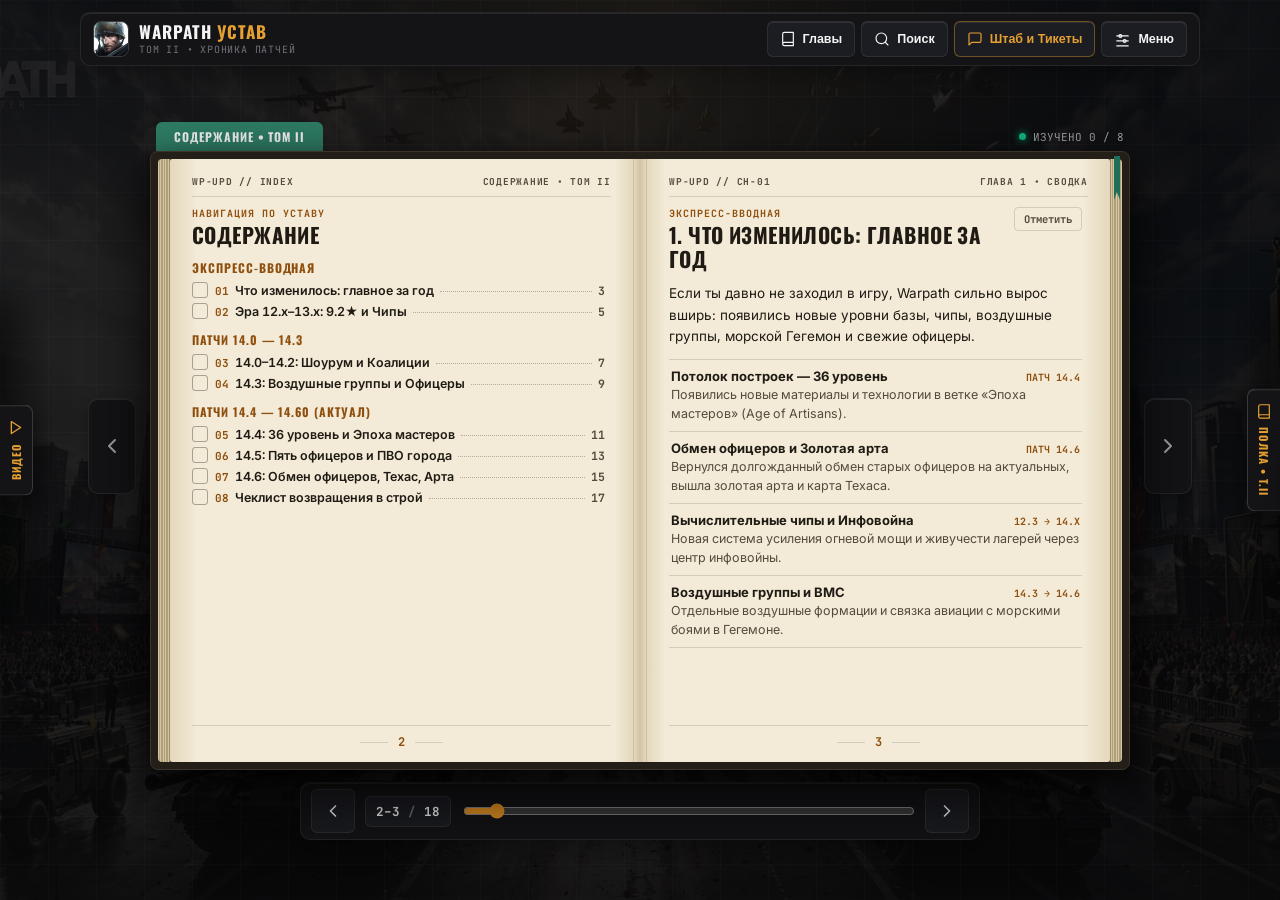
==== updates.html @ fd16bc77 "feat: expand Vol.I (chips/air/14.6), add Vol.II updates chronicle (updates.html) and right Bookshelf" ====
<!DOCTYPE html>
<html lang="ru" data-theme="dark">
<head>
  <meta charset="UTF-8">
  <meta name="viewport" content="width=device-width, initial-scale=1.0">
  <meta name="description" content="Том II Warpath Устав: полная хроника обновлений и патчей от 12.0 до 14.60. Все механики, новые офицеры, 36 уровень, чипы и обмен.">
  <meta name="theme-color" content="#09090b">
  <link rel="icon" type="image/png" href="assets/warpath-icon.png">
  <link rel="apple-touch-icon" href="assets/warpath-icon.png">
  <title>WARPATH УСТАВ — Том II: Хроника патчей (12.0–14.60)</title>
  <link rel="preconnect" href="https://fonts.googleapis.com">
  <link rel="preconnect" href="https://fonts.gstatic.com" crossorigin>
  <link href="https://fonts.googleapis.com/css2?family=Inter:wght@400;500;600;700&family=JetBrains+Mono:wght@500;700&family=Oswald:wght@500;600;700&display=swap" rel="stylesheet">
  <link rel="stylesheet" href="css/style.css">
</head>
<body data-book="updates">
  <div class="ambient-backdrop" aria-hidden="true"></div>

  <div class="app-shell">
    <!-- Чистая верхняя панель -->
    <header class="topbar">
      <a href="index.html" class="brand" id="brand-home" aria-label="Warpath Устав — Том I">
        <span class="brand-badge" aria-hidden="true">
          <img src="assets/warpath-icon.png" alt="" width="36" height="36">
        </span>
        <span class="brand-text">
          <span class="brand-title">WARPATH <span class="brand-accent">УСТАВ</span></span>
          <span class="brand-sub">ТОМ II • ХРОНИКА ПАТЧЕЙ</span>
        </span>
      </a>

      <nav class="topbar-nav" aria-label="Основные действия">
        <button type="button" class="nav-pill" id="btn-toc-open" title="Оглавление и прогресс">
          <svg width="16" height="16" viewBox="0 0 24 24" fill="none" stroke="currentColor" stroke-width="1.75" stroke-linecap="round" stroke-linejoin="round" aria-hidden="true">
            <path d="M4 19.5v-15A2.5 2.5 0 0 1 6.5 2H20v20H6.5a2.5 2.5 0 0 1 0-5H20"></path>
          </svg>
          <span class="nav-label">Главы</span>
        </button>

        <button type="button" class="nav-pill" id="btn-search" title="Поиск по хронике (/)">
          <svg width="16" height="16" viewBox="0 0 24 24" fill="none" stroke="currentColor" stroke-width="1.75" stroke-linecap="round" stroke-linejoin="round" aria-hidden="true">
            <circle cx="11" cy="11" r="8"></circle>
            <path d="m21 21-4.3-4.3"></path>
          </svg>
          <span class="nav-label">Поиск</span>
        </button>

        <button type="button" class="nav-pill accent" id="btn-hq" title="Штаб: тикеты, бот @shevchenko01_bot и калькулятор">
          <svg width="16" height="16" viewBox="0 0 24 24" fill="none" stroke="currentColor" stroke-width="1.75" stroke-linecap="round" stroke-linejoin="round" aria-hidden="true">
            <path d="M21 15a2 2 0 0 1-2 2H7l-4 4V5a2 2 0 0 1 2-2h14a2 2 0 0 1 2 2z"></path>
          </svg>
          <span class="nav-label">Штаб и Тикеты</span>
        </button>

        <div class="tools-menu-wrap">
          <button
            type="button"
            class="nav-pill icon-only"
            id="btn-tools-trigger"
            popovertarget="tools-menu"
            popovertargetaction="toggle"
            aria-controls="tools-menu"
            aria-expanded="false"
            aria-label="Меню настроек книги и аудио"
            title="Меню инструментов"
          >
            <svg width="17" height="17" viewBox="0 0 24 24" fill="none" stroke="currentColor" stroke-width="1.75" stroke-linecap="round" stroke-linejoin="round" aria-hidden="true">
              <line x1="4" x2="20" y1="21" y2="21"></line>
              <line x1="4" x2="20" y1="14" y2="14"></line>
              <line x1="4" x2="20" y1="7" y2="7"></line>
              <circle cx="9" cy="7" r="2"></circle>
              <circle cx="15" cy="14" r="2"></circle>
            </svg>
            <span class="nav-label">Меню</span>
          </button>

          <div id="tools-menu" class="tools-popover" popover="auto" aria-label="Инструменты чтения">
            <div class="tools-group">
              <div class="tools-group-title">Режим книги</div>
              <label class="tool-row-toggle" for="toggle-spread">
                <span>Разворот (2 страницы на ПК)</span>
                <input type="checkbox" id="toggle-spread" class="native-brand-check" checked>
              </label>
              <label class="tool-row-toggle" for="skip-subpages">
                <span>Пропускать доп. страницы глав</span>
                <input type="checkbox" id="skip-subpages" class="native-brand-check">
              </label>
            </div>

            <div class="tools-group">
              <div class="tools-group-title">Аудио и озвучка</div>
              <button type="button" class="tool-row-btn" id="btn-tts">
                <span class="tool-row-left">
                  <svg width="16" height="16" viewBox="0 0 24 24" fill="none" stroke="currentColor" stroke-width="1.75" stroke-linecap="round" stroke-linejoin="round" aria-hidden="true">
                    <polygon points="11 5 6 9 2 9 2 15 6 15 11 19 11 5"></polygon>
                    <path d="M15.54 8.46a5 5 0 0 1 0 7.07"></path>
                  </svg>
                  <span>Озвучить страницу</span>
                </span>
                <span class="tool-badge" id="tts-badge-state">Выкл</span>
              </button>

              <button type="button" class="tool-row-btn" id="btn-sfx">
                <span class="tool-row-left">
                  <svg width="16" height="16" viewBox="0 0 24 24" fill="none" stroke="currentColor" stroke-width="1.75" stroke-linecap="round" stroke-linejoin="round" aria-hidden="true">
                    <path d="M9 18V5l12-2v13"></path>
                    <circle cx="6" cy="18" r="3"></circle>
                    <circle cx="18" cy="16" r="3"></circle>
                  </svg>
                  <span>Звук листания страниц</span>
                </span>
                <span class="tool-badge on" id="sfx-badge-state">Вкл</span>
              </button>
            </div>

            <div class="tools-group">
              <div class="tools-group-title">Интерфейс и связь</div>
              <button type="button" class="tool-row-btn" id="btn-theme">
                <span class="tool-row-left">
                  <svg width="16" height="16" viewBox="0 0 24 24" fill="none" stroke="currentColor" stroke-width="1.75" stroke-linecap="round" stroke-linejoin="round" aria-hidden="true">
                    <circle cx="12" cy="12" r="4"></circle>
                    <path d="M12 2v2"></path><path d="M12 20v2"></path>
                    <path d="m4.93 4.93 1.41 1.41"></path><path d="m17.66 17.66 1.41 1.41"></path>
                  </svg>
                  <span>Тема оформления</span>
                </span>
                <span class="tool-badge" id="theme-badge-state">Тёмная</span>
              </button>

              <button type="button" class="tool-row-btn" id="btn-fullscreen">
                <span class="tool-row-left">
                  <svg width="16" height="16" viewBox="0 0 24 24" fill="none" stroke="currentColor" stroke-width="1.75" stroke-linecap="round" stroke-linejoin="round" aria-hidden="true">
                    <path d="M8 3H5a2 2 0 0 0-2 2v3"></path>
                    <path d="M21 8V5a2 2 0 0 0-2-2h-3"></path>
                    <path d="M3 16v3a2 2 0 0 0 2 2h3"></path>
                    <path d="M16 21h3a2 2 0 0 0 2-2v-3"></path>
                  </svg>
                  <span>Полный экран</span>
                </span>
                <span class="tool-badge" id="fs-badge-state">Окно</span>
              </button>
            </div>

            <div class="tools-links-foot">
              <a href="https://t.me/WarpathHub/1" target="_blank" rel="noopener noreferrer">Чат WarpathHub</a>
              <a href="https://t.me/shevchenko01_bot" target="_blank" rel="noopener noreferrer">@shevchenko01_bot</a>
            </div>
          </div>
        </div>
      </nav>
    </header>

    <!-- Левое раскрывающееся меню с видео YouTube по теме патчей -->
    <aside class="yt-drawer" id="yt-drawer" aria-label="Рекомендации видео с YouTube">
      <button type="button" class="yt-drawer-tab" id="btn-yt-toggle" aria-expanded="false" aria-controls="yt-drawer-body" title="Видео-разборы патчей">
        <svg width="16" height="16" viewBox="0 0 24 24" fill="none" stroke="currentColor" stroke-width="2" stroke-linecap="round" stroke-linejoin="round" aria-hidden="true">
          <polygon points="5 3 19 12 5 21 5 3"></polygon>
        </svg>
        <span class="yt-tab-text">Видео</span>
      </button>

      <div class="yt-drawer-body" id="yt-drawer-body">
        <div class="yt-drawer-head">
          <div>
            <div class="yt-drawer-kicker">YOUTUBE • РАЗБОР ПАТЧА</div>
            <div class="yt-drawer-topic" id="yt-topic-title">Обзоры обновлений</div>
          </div>
          <button type="button" class="yt-drawer-close" id="btn-yt-close" aria-label="Свернуть панель видео">
            <svg width="16" height="16" viewBox="0 0 24 24" fill="none" stroke="currentColor" stroke-width="2" aria-hidden="true">
              <path d="m15 18-6-6 6-6"></path>
            </svg>
          </button>
        </div>
        <div class="yt-drawer-list" id="yt-drawer-list"></div>
        <div class="yt-drawer-foot">
          <a href="https://www.youtube.com/results?search_query=Warpath+обновление" target="_blank" rel="noopener noreferrer" class="yt-more-link" id="yt-search-more">
            Искать ещё на YouTube ↗
          </a>
        </div>
      </div>
    </aside>

    <!-- Сцена книги -->
    <main class="reader-stage" id="book-stage">
      <div class="reader-desk">
        <button type="button" class="side-arrow side-prev" id="side-prev" aria-label="Предыдущая страница" title="Назад (←)">
          <svg width="24" height="24" viewBox="0 0 24 24" fill="none" stroke="currentColor" stroke-width="2" stroke-linecap="round" stroke-linejoin="round" aria-hidden="true">
            <path d="m15 18-6-6 6-6"></path>
          </svg>
        </button>

        <div class="codex-wrapper" id="codex-wrapper">
          <div class="codex-topbar">
            <button type="button" class="codex-tab" id="chapter-bookmark" title="Перейти к содержанию">
              СОДЕРЖАНИЕ • ТОМ II
            </button>
            <div class="codex-meta-right">
              <span class="led-indicator" aria-hidden="true"></span>
              <span id="codex-chapter-progress">ИЗУЧЕНО 0 / 8</span>
            </div>
          </div>

          <div class="codex-cover" id="codex-cover">
            <div class="codex-edges-left" aria-hidden="true"></div>

            <article class="codex-page page-left" id="book-page-left" aria-live="polite">
              <div class="page-running-head">
                <span class="page-doc-code" id="page-doc-code-left">WP-UPD // 02</span>
                <span class="page-running-sec" id="page-sec-left">WARPATH УСТАВ • ТОМ II</span>
              </div>
              <div class="page-scroll" id="page-content-left"></div>
              <footer class="page-footer">
                <span class="page-num-line" aria-hidden="true"></span>
                <span class="page-num" id="page-num-left">2</span>
                <span class="page-num-line" aria-hidden="true"></span>
              </footer>
            </article>

            <div class="codex-gutter" id="codex-gutter" aria-hidden="true"></div>

            <article class="codex-page page-right" id="book-page-right" aria-live="polite">
              <div class="page-running-head">
                <span class="page-doc-code" id="page-doc-code-right">WP-UPD // 03</span>
                <span class="page-running-sec" id="page-sec-right">WARPATH УСТАВ • ТОМ II</span>
              </div>
              <div class="page-scroll" id="page-content-right"></div>
              <footer class="page-footer">
                <span class="page-num-line" aria-hidden="true"></span>
                <span class="page-num" id="page-num-right">3</span>
                <span class="page-num-line" aria-hidden="true"></span>
              </footer>
            </article>

            <div class="codex-edges-right" aria-hidden="true">
              <div class="ribbon-marker"></div>
            </div>
          </div>
        </div>

        <button type="button" class="side-arrow side-next" id="side-next" aria-label="Следующая страница" title="Вперёд (→)">
          <svg width="24" height="24" viewBox="0 0 24 24" fill="none" stroke="currentColor" stroke-width="2" stroke-linecap="round" stroke-linejoin="round" aria-hidden="true">
            <path d="m9 18 6-6-6-6"></path>
          </svg>
        </button>
      </div>

      <div class="tts-bar" id="tts-bar" hidden>
        <div class="tts-status">
          <span class="tts-eq" aria-hidden="true"><span></span><span></span><span></span></span>
          <span id="tts-status-text">Радиосвязь: чтение страницы...</span>
        </div>
        <div class="tts-controls">
          <button type="button" class="tts-mini-btn" id="tts-pause">Пауза</button>
          <button type="button" class="tts-mini-btn" id="tts-speed">1.0×</button>
          <button type="button" class="tts-mini-btn danger" id="tts-stop">Стоп</button>
        </div>
      </div>

      <nav class="reader-dock" aria-label="Постраничная навигация">
        <button type="button" class="dock-arrow" id="btn-prev" aria-label="Предыдущая страница" title="Назад (←)">
          <svg width="20" height="20" viewBox="0 0 24 24" fill="none" stroke="currentColor" stroke-width="2" stroke-linecap="round" stroke-linejoin="round" aria-hidden="true">
            <path d="m15 18-6-6 6-6"></path>
          </svg>
        </button>

        <div class="scrubber-wrap">
          <button type="button" class="page-counter" id="btn-toc-jump" title="Вернуться к содержанию">
            <span id="counter-current">2</span>
            <span class="counter-sep">/</span>
            <span id="counter-total">18</span>
          </button>
          <label class="sr-only" for="page-scrubber">Быстрый переход по страницам</label>
          <input type="range" id="page-scrubber" class="page-scrubber" min="1" max="18" value="2">
        </div>

        <button type="button" class="dock-arrow" id="btn-next" aria-label="Следующая страница" title="Вперёд (→)">
          <svg width="20" height="20" viewBox="0 0 24 24" fill="none" stroke="currentColor" stroke-width="2" stroke-linecap="round" stroke-linejoin="round" aria-hidden="true">
            <path d="m9 18 6-6-6-6"></path>
          </svg>
        </button>
      </nav>
    </main>

    <!-- Правая Книжная полка (Выбор книги / тома) -->
    <aside class="shelf-drawer" id="shelf-drawer" aria-label="Книжная полка — выбор книги">
      <button type="button" class="shelf-drawer-tab" id="btn-shelf-toggle" aria-expanded="false" aria-controls="shelf-drawer-body" title="Выбрать книгу на полке">
        <svg width="16" height="16" viewBox="0 0 24 24" fill="none" stroke="currentColor" stroke-width="1.8" stroke-linecap="round" stroke-linejoin="round" aria-hidden="true">
          <path d="M4 19.5v-15A2.5 2.5 0 0 1 6.5 2H20v20H6.5a2.5 2.5 0 0 1 0-5H20"></path>
        </svg>
        <span class="shelf-tab-text">Полка • Т.II</span>
      </button>

      <div class="shelf-drawer-body" id="shelf-drawer-body">
        <div class="shelf-head">
          <div>
            <div class="shelf-kicker">АРХИВ ШТАБА</div>
            <div class="shelf-title">Книжная полка</div>
          </div>
          <button type="button" class="shelf-close" id="btn-shelf-close" aria-label="Свернуть полку">
            <svg width="16" height="16" viewBox="0 0 24 24" fill="none" stroke="currentColor" stroke-width="2" aria-hidden="true">
              <path d="m9 18 6-6-6-6"></path>
            </svg>
          </button>
        </div>

        <div class="bookshelf-rack">
          <a href="index.html" class="book-spine-item spine-vol1">
            <span class="spine-band"></span>
            <span class="spine-vol-num">ТОМ I</span>
            <span class="spine-info">
              <span class="spine-name">Полевой устав</span>
              <span class="spine-meta">16 глав • База, тактика, чипы</span>
            </span>
            <span class="spine-status">Открыть →</span>
          </a>

          <a href="updates.html" class="book-spine-item spine-vol2 is-current" aria-current="page">
            <span class="spine-band"></span>
            <span class="spine-vol-num">ТОМ II</span>
            <span class="spine-info">
              <span class="spine-name">Хроника патчей</span>
              <span class="spine-meta">v12.0 → v14.60 • Все обновы</span>
            </span>
            <span class="spine-status">Читаете</span>
          </a>

          <a href="https://228burger228.github.io/WarpathYTwiki/index.html" target="_blank" rel="noopener noreferrer" class="book-spine-item spine-wiki">
            <span class="spine-band"></span>
            <span class="spine-vol-num">АРХИВ</span>
            <span class="spine-info">
              <span class="spine-name">WarpathYTwiki</span>
              <span class="spine-meta">Конструктор армий и статы</span>
            </span>
            <span class="spine-status">Сайт ↗</span>
          </a>
          <div class="shelf-plank" aria-hidden="true"></div>
        </div>
      </div>
    </aside>
  </div>

  <!-- Диалог Поиска -->
  <dialog class="modal-dialog" id="search-dialog" closedby="any" aria-labelledby="search-dialog-title">
    <div class="modal-header">
      <h2 id="search-dialog-title">Поиск по хронике</h2>
      <form method="dialog">
        <button type="submit" class="modal-close" aria-label="Закрыть поиск">
          <svg width="18" height="18" viewBox="0 0 24 24" fill="none" stroke="currentColor" stroke-width="1.75" aria-hidden="true">
            <path d="M18 6 6 18"></path><path d="m6 6 12 12"></path>
          </svg>
        </button>
      </form>
    </div>
    <div class="modal-body">
      <search>
        <label class="sr-only" for="search-input">Поиск по патчам и обновлениям</label>
        <input type="search" id="search-input" class="search-input" placeholder="14.6, обмен, 36 уровень, Техас, чипы..." autocomplete="off">
      </search>
      <div class="search-results" id="search-results"></div>
    </div>
  </dialog>

  <!-- Диалог Оглавления и прогресса -->
  <dialog class="modal-dialog" id="menu-dialog" closedby="any" aria-labelledby="menu-dialog-title">
    <div class="modal-header">
      <h2 id="menu-dialog-title">Оглавление • Том II</h2>
      <form method="dialog">
        <button type="submit" class="modal-close" aria-label="Закрыть меню">
          <svg width="18" height="18" viewBox="0 0 24 24" fill="none" stroke="currentColor" stroke-width="1.75" aria-hidden="true">
            <path d="M18 6 6 18"></path><path d="m6 6 12 12"></path>
          </svg>
        </button>
      </form>
    </div>
    <div class="modal-body">
      <div class="progress-card">
        <div class="progress-head">
          <span>Изучено глав хроники</span>
          <strong id="progress-label">0 / 8 (0%)</strong>
        </div>
        <div class="progress-track">
          <div class="progress-fill" id="progress-fill" style="width: 0%"></div>
        </div>
      </div>
      <div class="drawer-toc" id="drawer-toc"></div>
      <div class="drawer-footer">
        <button type="button" class="btn-secondary" id="btn-reset-progress">Сбросить прогресс</button>
      </div>
    </div>
  </dialog>

  <!-- Диалог ШТАБ -->
  <dialog class="modal-dialog modal-wide" id="hq-dialog" closedby="any" aria-labelledby="hq-dialog-title">
    <div class="modal-header">
      <h2 id="hq-dialog-title">Штаб WarpathHub • Связь и инструменты</h2>
      <form method="dialog">
        <button type="submit" class="modal-close" aria-label="Закрыть штаб">
          <svg width="18" height="18" viewBox="0 0 24 24" fill="none" stroke="currentColor" stroke-width="1.75" aria-hidden="true">
            <path d="M18 6 6 18"></path><path d="m6 6 12 12"></path>
          </svg>
        </button>
      </form>
    </div>
    <div class="modal-body">
      <div class="hq-tabs" role="tablist" aria-label="Разделы штаба">
        <button type="button" class="hq-tab active" role="tab" aria-selected="true" data-hq-tab="tickets">Тикеты и Вопросы</button>
        <button type="button" class="hq-tab" role="tab" aria-selected="false" data-hq-tab="calc">Калькулятор</button>
        <button type="button" class="hq-tab" role="tab" aria-selected="false" data-hq-tab="community">Комьюнити</button>
      </div>

      <div class="hq-panel active" id="hq-panel-tickets" role="tabpanel">
        <div class="hq-links-grid">
          <a href="https://t.me/shevchenko01_bot" target="_blank" rel="noopener noreferrer" class="hq-action-card highlight">
            <div class="hq-action-badge">БОТ ПАШИ</div>
            <div class="hq-action-title">@shevchenko01_bot</div>
            <p class="hq-action-desc">Калькулятор, модератор чата и официальная тикет-система Вархаба.</p>
          </a>
          <a href="https://t.me/WarpathHub/1" target="_blank" rel="noopener noreferrer" class="hq-action-card">
            <div class="hq-action-badge">ЧАТ</div>
            <div class="hq-action-title">WarpathHub Telegram</div>
            <p class="hq-action-desc">Задай вопрос игрокам, разбор боёв, патчи и новости комьюнити.</p>
          </a>
        </div>

        <form class="ticket-form" id="ticket-form">
          <div class="ticket-form-title">Создать тикет / вопрос в штаб</div>
          <div class="ticket-row">
            <div>
              <label for="ticket-type" class="field-label">Категория</label>
              <select id="ticket-type" class="field-control">
                <option value="Вопрос по тактике">Вопрос по тактике / сборке</option>
                <option value="Ошибка в гайде">Ошибка / неточность в гайде</option>
                <option value="Добавить в гайд">Предложить совет / данные</option>
                <option value="Модерация / Жалоба">Тикет модерации WarpathHub</option>
              </select>
            </div>
            <div>
              <label for="ticket-nick" class="field-label">Ник или @telegram</label>
              <input type="text" id="ticket-nick" class="field-control" placeholder="@username или ник в игре" maxlength="60">
            </div>
          </div>

          <label for="ticket-text" class="field-label">Суть вопроса или тикета</label>
          <textarea id="ticket-text" class="field-control field-textarea" placeholder="Опиши проблему, сборку, сервер или идею для гайда..." required></textarea>

          <div class="ticket-actions">
            <button type="submit" class="btn-primary-tac">Сформировать и скопировать</button>
            <a href="https://t.me/shevchenko01_bot" target="_blank" rel="noopener noreferrer" class="btn-outline-tac">Открыть @shevchenko01_bot</a>
          </div>
          <p class="ticket-feedback" id="ticket-feedback" role="status"></p>
        </form>

        <div class="ticket-history" id="ticket-history"></div>
      </div>

      <div class="hq-panel" id="hq-panel-calc" role="tabpanel" hidden>
        <div class="calc-grid">
          <div>
            <label for="calc-unit" class="field-label">Тип техники</label>
            <select id="calc-unit" class="field-control"></select>
          </div>
          <div>
            <label for="calc-level" class="field-label">Ранг / Уровень (<span id="calc-level-val">10</span>)</label>
            <input type="range" id="calc-level" class="field-range" min="1" max="10" value="10">
          </div>
          <div>
            <label for="calc-officer" class="field-label">Офицер</label>
            <select id="calc-officer" class="field-control"></select>
          </div>
          <div>
            <label for="calc-equip" class="field-label">Снаряжение</label>
            <select id="calc-equip" class="field-control"></select>
          </div>
        </div>

        <div class="calc-results" id="calc-results"></div>

        <div class="calc-footer-note">
          <span>Полный расчёт с деталями и модами доступен в боте:</span>
          <a href="https://t.me/shevchenko01_bot" target="_blank" rel="noopener noreferrer">@shevchenko01_bot</a>
        </div>
      </div>

      <div class="hq-panel" id="hq-panel-community" role="tabpanel" hidden>
        <div class="community-list" id="community-list"></div>
      </div>
    </div>
  </dialog>

  <script src="js/updates-data.js"></script>
  <script src="js/app.js"></script>
</body>
</html>
---- css/style.css ----
/* ═══════════════════════════════════════════════════════════════
   WARPATH CODEX — Editorial Tactical Field Manual Design System
   Следует ui_ux_master_guidelines.md:
   - Монохромная база (#09090b / #18181b), точечный функциональный акцент
   - Световые микрофаски и инженерная тактильность (:active scale 0.97)
   - Разворот из 2 страниц на широком экране, боковые стрелки, отдельное меню
   ═══════════════════════════════════════════════════════════════ */

:root {
  color-scheme: dark light;
  --brand-accent: #e59324;

  --bg-base: #09090b;
  --bg-panel: #141417;
  --bg-elevated: #1c1d22;
  --bg-hover: #24252c;

  --border-hairline: rgba(255, 255, 255, 0.08);
  --border-strong: rgba(255, 255, 255, 0.16);

  --text-primary: #f4f4f5;
  --text-secondary: #a1a1aa;
  --text-muted: #71717a;

  --accent-amber: #e5a031;
  --accent-orange: #ea7c1d;
  --accent-emerald: #10b981;

  --paper-bg: #f3ebd8;
  --paper-edge: #e4d8bd;
  --paper-gutter: #d3c4a3;
  --paper-ink: #1f1b14;
  --paper-ink-soft: #544b3c;
  --paper-rule: rgba(31, 27, 20, 0.14);
  --paper-accent: #8f4f0e;

  --bevel: inset 0 1px 0 rgba(255, 255, 255, 0.09);
  --shadow-codex: 0 32px 80px rgba(0, 0, 0, 0.72), 0 8px 24px rgba(0, 0, 0, 0.5);
  --radius-sm: 6px;
  --radius-md: 10px;
  --radius-lg: 14px;
}

[data-theme="light"] {
  --bg-base: #e7e1d3;
  --bg-panel: #f4efe3;
  --bg-elevated: #ebe4d4;
  --bg-hover: #e0d7c4;
  --border-hairline: rgba(31, 27, 20, 0.12);
  --border-strong: rgba(31, 27, 20, 0.24);
  --text-primary: #1c1914;
  --text-secondary: #575044;
  --text-muted: #7a7162;
  --bevel: inset 0 1px 0 rgba(255, 255, 255, 0.6);
  --shadow-codex: 0 24px 56px rgba(31, 27, 20, 0.2), 0 4px 12px rgba(31, 27, 20, 0.1);
}

*, *::before, *::after {
  box-sizing: border-box;
  margin: 0;
  padding: 0;
}

html, body {
  min-height: 100%;
  background-color: var(--bg-base);
  color: var(--text-primary);
  font-family: 'Inter', -apple-system, BlinkMacSystemFont, 'Segoe UI', sans-serif;
  font-variant-numeric: tabular-nums;
  accent-color: var(--brand-accent);
  -webkit-font-smoothing: antialiased;
  overflow-x: hidden;
  transition: background-color 0.2s ease, color 0.2s ease;
}

:focus-visible {
  outline: 2px solid var(--accent-amber);
  outline-offset: 2px;
}

.sr-only {
  position: absolute;
  width: 1px;
  height: 1px;
  overflow: hidden;
  clip: rect(0, 0, 0, 0);
  white-space: nowrap;
}

/* Спокойный фон с едва заметным артом и сеткой */
.ambient-backdrop {
  position: fixed;
  inset: 0;
  pointer-events: none;
  z-index: 0;
  background:
    radial-gradient(ellipse at 50% 0%, rgba(229, 160, 49, 0.08), transparent 58%),
    linear-gradient(rgba(255, 255, 255, 0.02) 1px, transparent 1px),
    linear-gradient(90deg, rgba(255, 255, 255, 0.02) 1px, transparent 1px);
  background-size: auto, 48px 48px, 48px 48px;
}

.ambient-backdrop::before {
  content: '';
  position: absolute;
  inset: 0;
  background: url('../assets/bg-parade.webp') center / cover no-repeat;
  opacity: 0.1;
  filter: grayscale(35%) contrast(1.05);
}

[data-theme="light"] .ambient-backdrop::before {
  opacity: 0.04;
}

/* ── APP SHELL ───────────────────────────────────────────────── */
.app-shell {
  position: relative;
  z-index: 1;
  min-height: 100dvh;
  display: flex;
  flex-direction: column;
  align-items: center;
  padding: 12px 16px 16px;
  gap: 12px;
}

/* ── TOPBAR ──────────────────────────────────────────────────── */
.topbar {
  width: 100%;
  max-width: 1120px;
  display: flex;
  align-items: center;
  justify-content: space-between;
  gap: 12px;
  padding: 8px 12px;
  background: var(--bg-panel);
  border: 1px solid var(--border-hairline);
  border-radius: var(--radius-md);
  box-shadow: var(--bevel), 0 8px 24px rgba(0, 0, 0, 0.28);
}

.brand {
  display: inline-flex;
  align-items: center;
  gap: 10px;
  text-decoration: none;
  color: var(--text-primary);
  min-width: 0;
}

.brand-badge {
  width: 36px;
  height: 36px;
  border-radius: 8px;
  border: 1px solid var(--border-strong);
  overflow: hidden;
  flex-shrink: 0;
}

.brand-badge img {
  width: 100%;
  height: 100%;
  object-fit: cover;
  display: block;
}

.brand-text {
  display: flex;
  flex-direction: column;
  line-height: 1.1;
}

.brand-title {
  font-family: 'Oswald', sans-serif;
  font-size: 17px;
  font-weight: 700;
  letter-spacing: 0.06em;
  text-transform: uppercase;
  white-space: nowrap;
}

.brand-accent {
  color: var(--accent-amber);
}

.brand-sub {
  font-family: 'JetBrains Mono', monospace;
  font-size: 10px;
  color: var(--text-muted);
  letter-spacing: 0.08em;
  margin-top: 2px;
}

.topbar-nav {
  display: flex;
  align-items: center;
  gap: 6px;
}

.nav-pill {
  height: 36px;
  padding: 0 12px;
  border-radius: var(--radius-sm);
  border: 1px solid var(--border-hairline);
  background: var(--bg-elevated);
  color: var(--text-primary);
  display: inline-flex;
  align-items: center;
  gap: 7px;
  font-size: 12.5px;
  font-weight: 600;
  cursor: pointer;
  box-shadow: var(--bevel);
  transition: background-color 0.15s ease, border-color 0.15s ease, transform 0.12s ease;
}

.nav-pill:hover {
  background: var(--bg-hover);
  border-color: var(--border-strong);
}

.nav-pill:active {
  transform: scale(0.97);
}

.nav-pill.accent {
  border-color: rgba(229, 160, 49, 0.4);
  color: var(--accent-amber);
}

.nav-pill.accent:hover {
  background: rgba(229, 160, 49, 0.14);
}

/* ── ОТДЕЛЬНОЕ МЕНЮ ПОД КНОПКИ (POPOVER) ─────────────────────── */
.tools-menu-wrap {
  position: relative;
}

#btn-tools-trigger {
  anchor-name: --tools-btn;
}

.tools-popover {
  position: fixed;
  inset: auto;
  top: 66px;
  right: 16px;
  inset-block-start: anchor(--tools-btn bottom);
  inset-inline-end: anchor(--tools-btn right);
  margin-top: 8px;
  width: min(92vw, 310px);
  background: var(--bg-panel);
  color: var(--text-primary);
  border: 1px solid var(--border-strong);
  border-radius: var(--radius-md);
  padding: 12px;
  box-shadow: var(--bevel), 0 24px 60px rgba(0, 0, 0, 0.6);
}

.tools-popover::backdrop {
  background: transparent;
}

.tools-group {
  padding-bottom: 10px;
  margin-bottom: 10px;
  border-bottom: 1px solid var(--border-hairline);
}

.tools-group:last-of-type {
  margin-bottom: 8px;
}

.tools-group-title {
  font-family: 'JetBrains Mono', monospace;
  font-size: 10px;
  font-weight: 700;
  text-transform: uppercase;
  letter-spacing: 0.08em;
  color: var(--text-muted);
  margin-bottom: 6px;
  padding: 0 4px;
}

.tool-row-toggle,
.tool-row-btn {
  width: 100%;
  display: flex;
  align-items: center;
  justify-content: space-between;
  gap: 10px;
  padding: 8px 8px;
  border-radius: var(--radius-sm);
  border: none;
  background: transparent;
  color: var(--text-primary);
  font: inherit;
  font-size: 13px;
  font-weight: 500;
  cursor: pointer;
  text-align: left;
}

.tool-row-toggle:hover,
.tool-row-btn:hover {
  background: var(--bg-elevated);
}

.tool-row-left {
  display: inline-flex;
  align-items: center;
  gap: 8px;
}

.tool-badge {
  font-family: 'JetBrains Mono', monospace;
  font-size: 10.5px;
  font-weight: 700;
  padding: 2px 7px;
  border-radius: 4px;
  background: var(--bg-elevated);
  border: 1px solid var(--border-hairline);
  color: var(--text-secondary);
}

.tool-badge.on {
  color: var(--accent-emerald);
  border-color: rgba(16, 185, 129, 0.4);
  background: rgba(16, 185, 129, 0.12);
}

.tools-links-foot {
  display: flex;
  justify-content: space-between;
  gap: 8px;
  padding: 2px 4px 0;
}

.tools-links-foot a {
  font-size: 12px;
  font-weight: 600;
  color: var(--accent-amber);
  text-decoration: none;
}

.tools-links-foot a:hover {
  text-decoration: underline;
}

.native-brand-check {
  width: 16px;
  height: 16px;
  accent-color: var(--brand-accent);
  cursor: pointer;
}

@supports not (accent-color: auto) {
  .native-brand-check {
    width: 16px;
    height: 16px;
  }
}

/* ── READER STAGE & SIDE ARROWS ──────────────────────────────── */
.reader-stage {
  width: 100%;
  max-width: 1180px;
  flex: 1;
  display: flex;
  flex-direction: column;
  align-items: center;
  justify-content: center;
  gap: 12px;
}

.reader-desk {
  width: 100%;
  display: flex;
  align-items: center;
  justify-content: center;
  gap: 14px;
}

/* Боковые стрелки на широких экранах */
.side-arrow {
  width: 48px;
  height: 96px;
  border-radius: var(--radius-md);
  border: 1px solid var(--border-hairline);
  background: var(--bg-panel);
  color: var(--text-secondary);
  display: grid;
  place-items: center;
  cursor: pointer;
  flex-shrink: 0;
  box-shadow: var(--bevel), 0 8px 20px rgba(0, 0, 0, 0.25);
  transition: background-color 0.15s ease, color 0.15s ease, border-color 0.15s ease, transform 0.12s ease;
}

.side-arrow:hover:not(:disabled) {
  background: var(--bg-elevated);
  color: var(--accent-amber);
  border-color: rgba(229, 160, 49, 0.45);
}

.side-arrow:active:not(:disabled) {
  transform: scale(0.96);
}

.side-arrow:disabled {
  opacity: 0.22;
  cursor: not-allowed;
}

/* ── CODEX BOOK (SINGLE OR 2-PAGE SPREAD) ────────────────────── */
.codex-wrapper {
  width: 100%;
  max-width: 560px;
  display: flex;
  flex-direction: column;
  transition: max-width 0.25s ease;
}

.codex-wrapper.is-spread {
  max-width: 980px;
}

.codex-topbar {
  display: flex;
  align-items: center;
  justify-content: space-between;
  padding: 0 6px;
}

.codex-tab {
  background: var(--accent-amber);
  color: #161005;
  border: none;
  border-radius: 6px 6px 0 0;
  padding: 6px 18px;
  font-family: 'Oswald', sans-serif;
  font-size: 12px;
  font-weight: 700;
  letter-spacing: 0.08em;
  text-transform: uppercase;
  cursor: pointer;
}

.codex-tab:hover {
  filter: brightness(1.06);
}

.codex-meta-right {
  display: inline-flex;
  align-items: center;
  gap: 7px;
  font-family: 'JetBrains Mono', monospace;
  font-size: 11px;
  color: var(--text-secondary);
}

.led-indicator {
  width: 7px;
  height: 7px;
  border-radius: 50%;
  background: var(--accent-emerald);
  box-shadow: 0 0 8px var(--accent-emerald);
}

.codex-cover {
  display: flex;
  align-items: stretch;
  background: #231e18;
  border: 1px solid #3c342a;
  border-radius: 8px;
  padding: 7px;
  box-shadow: var(--shadow-codex);
  position: relative;
}

.codex-edges-left,
.codex-edges-right {
  width: 12px;
  flex-shrink: 0;
  background: repeating-linear-gradient(
    90deg,
    #d5c5a3 0px,
    #d5c5a3 1px,
    #b19f7b 1px,
    #b19f7b 2.5px
  );
  position: relative;
}

.codex-edges-left {
  border-radius: 4px 0 0 4px;
  border-right: 1px solid #9f8d6a;
  display: none;
}

.codex-wrapper.is-spread .codex-edges-left {
  display: block;
}

.codex-edges-right {
  border-radius: 0 4px 4px 0;
  border-left: 1px solid #9f8d6a;
}

.ribbon-marker {
  position: absolute;
  top: -3px;
  right: 2px;
  width: 6px;
  height: 44px;
  background: #b92c1b;
  clip-path: polygon(0 0, 100% 0, 100% 100%, 50% 82%, 0 100%);
}

/* Страница устава (бумажный разворот) */
.codex-page {
  flex: 1;
  min-width: 0;
  height: min(67dvh, 620px);
  min-height: 430px;
  background: var(--paper-bg);
  color: var(--paper-ink);
  display: flex;
  flex-direction: column;
  padding: 16px 22px 12px;
  position: relative;
}

.page-left {
  background: linear-gradient(90deg, var(--paper-edge) 0%, var(--paper-bg) 6%, var(--paper-bg) 96%, var(--paper-edge) 100%);
  border-radius: 2px 0 0 2px;
}

.page-right {
  background: linear-gradient(90deg, var(--paper-edge) 0%, var(--paper-bg) 4%, var(--paper-bg) 94%, var(--paper-edge) 100%);
  border-radius: 0 2px 2px 0;
  display: none;
}

.codex-gutter {
  width: 14px;
  flex-shrink: 0;
  background: linear-gradient(90deg, var(--paper-edge) 0%, var(--paper-gutter) 50%, var(--paper-edge) 100%);
  border-left: 1px solid rgba(31, 27, 20, 0.12);
  border-right: 1px solid rgba(31, 27, 20, 0.12);
  display: none;
}

.codex-wrapper.is-spread .page-right,
.codex-wrapper.is-spread .codex-gutter {
  display: flex;
}

.codex-wrapper.is-spread .codex-gutter {
  display: block;
}

/* Анимация перелистывания */
.codex-cover.flip-next { animation: codexNext 0.24s ease-out; }
.codex-cover.flip-prev { animation: codexPrev 0.24s ease-out; }

@keyframes codexNext {
  from { opacity: 0.55; transform: translateX(10px); }
  to { opacity: 1; transform: translateX(0); }
}
@keyframes codexPrev {
  from { opacity: 0.55; transform: translateX(-10px); }
  to { opacity: 1; transform: translateX(0); }
}
@media (prefers-reduced-motion: reduce) {
  .codex-cover.flip-next, .codex-cover.flip-prev { animation: none; }
}

.page-running-head {
  display: flex;
  justify-content: space-between;
  align-items: center;
  padding-bottom: 8px;
  margin-bottom: 10px;
  border-bottom: 1px solid var(--paper-rule);
  font-family: 'JetBrains Mono', monospace;
  font-size: 9.5px;
  font-weight: 700;
  letter-spacing: 0.08em;
  color: var(--paper-ink-soft);
  flex-shrink: 0;
}

.page-scroll {
  flex: 1;
  overflow-y: auto;
  padding-right: 6px;
  scrollbar-width: thin;
  scrollbar-color: rgba(31, 27, 20, 0.25) transparent;
}

.page-scroll::-webkit-scrollbar { width: 4px; }
.page-scroll::-webkit-scrollbar-thumb {
  background: rgba(31, 27, 20, 0.25);
  border-radius: 99px;
}

.page-footer {
  display: flex;
  align-items: center;
  justify-content: center;
  gap: 10px;
  padding-top: 8px;
  margin-top: 4px;
  border-top: 1px solid var(--paper-rule);
  flex-shrink: 0;
}

.page-num-line {
  width: 28px;
  height: 1px;
  background: var(--paper-rule);
}

.page-num {
  font-family: 'JetBrains Mono', monospace;
  font-size: 12px;
  font-weight: 700;
  color: var(--paper-accent);
}

/* ── EDITORIAL BOOK TYPOGRAPHY (NO AI-SLOP CARDS) ────────────── */
.page-head {
  display: flex;
  align-items: flex-start;
  justify-content: space-between;
  gap: 10px;
  margin-bottom: 12px;
}

.page-kicker {
  font-family: 'JetBrains Mono', monospace;
  font-size: 10px;
  font-weight: 700;
  letter-spacing: 0.1em;
  text-transform: uppercase;
  color: var(--paper-accent);
  margin-bottom: 3px;
}

.page-title {
  font-family: 'Oswald', sans-serif;
  font-size: 21px;
  font-weight: 700;
  letter-spacing: 0.02em;
  text-transform: uppercase;
  color: var(--paper-ink);
  line-height: 1.15;
}

.btn-mark-done {
  flex-shrink: 0;
  font-family: 'JetBrains Mono', monospace;
  font-size: 10.5px;
  font-weight: 700;
  padding: 4px 9px;
  border-radius: 4px;
  border: 1px solid var(--paper-rule);
  background: transparent;
  color: var(--paper-ink-soft);
  cursor: pointer;
}

.btn-mark-done.done {
  background: var(--paper-accent);
  color: #fff9ef;
  border-color: var(--paper-accent);
}

.page-lead {
  font-size: 13.5px;
  line-height: 1.58;
  color: var(--paper-ink);
  margin-bottom: 12px;
}

.section-h3 {
  font-family: 'Oswald', sans-serif;
  font-size: 13.5px;
  font-weight: 700;
  text-transform: uppercase;
  letter-spacing: 0.06em;
  color: var(--paper-accent);
  margin: 14px 0 6px;
  padding-bottom: 3px;
  border-bottom: 1px solid var(--paper-rule);
}

/* Журнальные списки и строки (вместо коробок) */
.editorial-list {
  list-style: none;
  display: flex;
  flex-direction: column;
  gap: 8px;
  margin-bottom: 12px;
}

.editorial-list li {
  font-size: 13px;
  line-height: 1.5;
  padding-left: 12px;
  border-left: 2px solid var(--paper-accent);
}

.editorial-rows {
  display: flex;
  flex-direction: column;
  border-top: 1px solid var(--paper-rule);
  margin-bottom: 12px;
}

.ed-row {
  padding: 8px 2px;
  border-bottom: 1px solid var(--paper-rule);
}

.ed-row-head {
  display: flex;
  justify-content: space-between;
  align-items: baseline;
  gap: 8px;
  margin-bottom: 2px;
}

.ed-row-title {
  font-size: 13px;
  font-weight: 700;
  color: var(--paper-ink);
}

.ed-tag {
  font-family: 'JetBrains Mono', monospace;
  font-size: 10px;
  font-weight: 700;
  color: var(--paper-accent);
  text-transform: uppercase;
}

.ed-row-desc {
  font-size: 12.5px;
  line-height: 1.48;
  color: var(--paper-ink-soft);
}

/* Выноска на полях (Callout) */
.margin-note {
  padding: 9px 12px;
  background: rgba(143, 79, 14, 0.08);
  border-left: 3px solid var(--paper-accent);
  margin: 10px 0 12px;
}

.margin-note-title {
  font-family: 'Oswald', sans-serif;
  font-size: 12px;
  font-weight: 700;
  letter-spacing: 0.05em;
  text-transform: uppercase;
  color: var(--paper-accent);
  margin-bottom: 3px;
}

.margin-note p, .margin-note li {
  font-size: 12.5px;
  line-height: 1.5;
  color: var(--paper-ink);
}

/* Таблицы */
.data-table-wrap {
  width: 100%;
  overflow-x: auto;
  margin-bottom: 12px;
}

.data-table {
  width: 100%;
  border-collapse: collapse;
  font-size: 12px;
}

.data-table th {
  text-align: left;
  padding: 6px 6px;
  border-bottom: 2px solid var(--paper-ink);
  font-family: 'JetBrains Mono', monospace;
  font-size: 10px;
  text-transform: uppercase;
  color: var(--paper-accent);
}

.data-table td {
  padding: 6px 6px;
  border-bottom: 1px solid var(--paper-rule);
  color: var(--paper-ink);
  vertical-align: top;
  line-height: 1.4;
}

/* Иллюстрации внутри книги */
.page-figure {
  margin: 8px 0 12px;
  border: 1px solid var(--paper-rule);
  background: #141519;
  border-radius: 4px;
  overflow: hidden;
}

.page-figure.transparent-unit {
  background: radial-gradient(circle at center, rgba(229, 160, 49, 0.14), #141519 72%);
  padding: 6px;
}

.page-art {
  width: 100%;
  height: auto;
  display: block;
}

.page-caption {
  padding: 5px 8px;
  font-family: 'JetBrains Mono', monospace;
  font-size: 10px;
  color: #d4c4a1;
  background: #111216;
  border-top: 1px solid rgba(255, 255, 255, 0.08);
}

/* Обложка */
.cover-page {
  min-height: 100%;
  display: flex;
  flex-direction: column;
  align-items: center;
  justify-content: center;
  text-align: center;
  gap: 12px;
  padding: 8px 4px;
}

.cover-stamp {
  font-family: 'JetBrains Mono', monospace;
  font-size: 10px;
  font-weight: 700;
  letter-spacing: 0.12em;
  color: #8b2615;
  border: 1.5px solid #8b2615;
  padding: 3px 9px;
  text-transform: uppercase;
}

.cover-logo-box {
  background: #121317;
  padding: 14px 18px;
  border-radius: 6px;
  border: 1px solid #3c342a;
  max-width: 260px;
  width: 100%;
}

.cover-logo-img {
  width: 100%;
  height: auto;
  display: block;
}

.cover-subtitle {
  font-size: 13px;
  line-height: 1.55;
  color: var(--paper-ink-soft);
  max-width: 340px;
}

.cover-actions {
  display: flex;
  flex-wrap: wrap;
  justify-content: center;
  gap: 8px;
  margin-top: 4px;
}

.btn-cover-primary {
  background: var(--paper-ink);
  color: var(--paper-bg);
  border: none;
  border-radius: 4px;
  padding: 10px 18px;
  font-family: 'Oswald', sans-serif;
  font-size: 13px;
  letter-spacing: 0.06em;
  text-transform: uppercase;
  cursor: pointer;
}

.btn-cover-sec {
  background: transparent;
  color: var(--paper-ink);
  border: 1px solid var(--paper-ink);
  border-radius: 4px;
  padding: 9px 14px;
  font-size: 12px;
  font-weight: 700;
  cursor: pointer;
}

/* Оглавление */
.toc-section { margin-bottom: 12px; }

.toc-section-title {
  font-family: 'Oswald', sans-serif;
  font-size: 12px;
  font-weight: 700;
  letter-spacing: 0.08em;
  text-transform: uppercase;
  color: var(--paper-accent);
  margin-bottom: 6px;
}

.toc-list {
  list-style: none;
  display: flex;
  flex-direction: column;
  gap: 5px;
}

.toc-item {
  display: flex;
  align-items: center;
  gap: 7px;
  font-size: 12.5px;
}

.toc-check {
  width: 16px;
  height: 16px;
  border-radius: 3px;
  border: 1.5px solid rgba(31, 27, 20, 0.35);
  background: transparent;
  cursor: pointer;
  display: grid;
  place-items: center;
  flex-shrink: 0;
  color: #fff;
  font-size: 10px;
}

.toc-check.checked {
  background: var(--paper-accent);
  border-color: var(--paper-accent);
}

.toc-link {
  flex: 1;
  min-width: 0;
  display: flex;
  align-items: baseline;
  gap: 6px;
  background: none;
  border: none;
  color: var(--paper-ink);
  font: inherit;
  text-align: left;
  cursor: pointer;
}

.toc-link:hover .toc-name { color: var(--paper-accent); }

.toc-num {
  font-family: 'JetBrains Mono', monospace;
  font-size: 11px;
  font-weight: 700;
  color: var(--paper-accent);
  flex-shrink: 0;
}

.toc-name {
  font-weight: 600;
  white-space: nowrap;
  overflow: hidden;
  text-overflow: ellipsis;
}

.toc-dots {
  flex: 1;
  min-width: 8px;
  border-bottom: 1px dotted rgba(31, 27, 20, 0.3);
  transform: translateY(-3px);
}

.toc-page {
  font-family: 'JetBrains Mono', monospace;
  font-size: 11.5px;
  font-weight: 700;
  color: var(--paper-ink-soft);
  flex-shrink: 0;
}

.inline-cta-row {
  display: flex;
  flex-wrap: wrap;
  gap: 8px;
  margin-top: 10px;
}

.page-link-btn {
  display: inline-flex;
  align-items: center;
  padding: 7px 12px;
  border-radius: 4px;
  background: var(--paper-ink);
  color: var(--paper-bg);
  font-size: 12px;
  font-weight: 700;
  text-decoration: none;
  border: none;
  cursor: pointer;
}

.page-link-btn.secondary {
  background: transparent;
  color: var(--paper-ink);
  border: 1px solid var(--paper-ink);
}

/* ── TTS BAR & BOTTOM SCRUBBER DOCK ──────────────────────────── */
.tts-bar {
  width: 100%;
  max-width: 680px;
  display: flex;
  align-items: center;
  justify-content: space-between;
  gap: 10px;
  padding: 8px 12px;
  background: var(--bg-panel);
  border: 1px solid var(--accent-amber);
  border-radius: var(--radius-sm);
  font-size: 12px;
}

.tts-bar[hidden] { display: none; }

.tts-status {
  display: flex;
  align-items: center;
  gap: 8px;
  color: var(--accent-amber);
  font-weight: 600;
}

.tts-eq {
  display: inline-flex;
  align-items: flex-end;
  gap: 2px;
  height: 12px;
}

.tts-eq span {
  width: 3px;
  background: var(--accent-amber);
  border-radius: 2px;
  animation: eqBar 0.7s infinite ease-in-out alternate;
}
.tts-eq span:nth-child(2) { animation-delay: 0.2s; }
.tts-eq span:nth-child(3) { animation-delay: 0.4s; }

@keyframes eqBar { from { height: 4px; } to { height: 12px; } }

.tts-controls { display: flex; gap: 6px; }

.tts-mini-btn {
  padding: 4px 9px;
  border-radius: 4px;
  border: 1px solid var(--border-strong);
  background: var(--bg-elevated);
  color: var(--text-primary);
  font-family: 'JetBrains Mono', monospace;
  font-size: 11px;
  font-weight: 700;
  cursor: pointer;
}

.tts-mini-btn.danger { color: #f87171; border-color: rgba(248, 113, 113, 0.4); }

.reader-dock {
  width: 100%;
  max-width: 680px;
  display: flex;
  align-items: center;
  gap: 10px;
  padding: 6px 10px;
  background: var(--bg-panel);
  border: 1px solid var(--border-hairline);
  border-radius: var(--radius-md);
  box-shadow: var(--bevel), 0 8px 24px rgba(0, 0, 0, 0.28);
}

.dock-arrow {
  width: 44px;
  height: 44px;
  border-radius: var(--radius-sm);
  border: 1px solid var(--border-hairline);
  background: var(--bg-elevated);
  color: var(--text-primary);
  display: grid;
  place-items: center;
  cursor: pointer;
  flex-shrink: 0;
  transition: background-color 0.15s ease, transform 0.12s ease;
}

.dock-arrow:hover:not(:disabled) {
  background: var(--bg-hover);
  border-color: var(--accent-amber);
}

.dock-arrow:active:not(:disabled) { transform: scale(0.96); }
.dock-arrow:disabled { opacity: 0.3; cursor: not-allowed; }

.scrubber-wrap {
  flex: 1;
  min-width: 0;
  display: flex;
  align-items: center;
  gap: 12px;
}

.page-counter {
  background: var(--bg-elevated);
  border: 1px solid var(--border-hairline);
  color: var(--text-primary);
  font-family: 'JetBrains Mono', monospace;
  font-size: 12.5px;
  font-weight: 700;
  padding: 6px 10px;
  border-radius: var(--radius-sm);
  cursor: pointer;
  white-space: nowrap;
  flex-shrink: 0;
}

.page-counter:hover { border-color: var(--accent-amber); }
.counter-sep { color: var(--text-muted); }

.page-scrubber {
  flex: 1;
  min-width: 60px;
  accent-color: var(--brand-accent);
  cursor: pointer;
}

/* ── DIALOGS (SEARCH, TOC, HQ) ───────────────────────────────── */
.modal-dialog {
  margin: auto;
  width: min(94vw, 540px);
  max-height: 86dvh;
  border: 1px solid var(--border-strong);
  border-radius: var(--radius-lg);
  background: var(--bg-panel);
  color: var(--text-primary);
  padding: 0;
  box-shadow: var(--bevel), 0 28px 72px rgba(0, 0, 0, 0.72);
}

.modal-dialog.modal-wide { width: min(95vw, 660px); }
.modal-dialog::backdrop { background: rgba(6, 7, 10, 0.76); backdrop-filter: blur(4px); }

.modal-header {
  display: flex;
  align-items: center;
  justify-content: space-between;
  padding: 14px 18px;
  border-bottom: 1px solid var(--border-hairline);
}

.modal-header h2 {
  font-family: 'Oswald', sans-serif;
  font-size: 16px;
  letter-spacing: 0.04em;
  text-transform: uppercase;
}

.modal-close {
  width: 34px;
  height: 34px;
  border-radius: var(--radius-sm);
  border: 1px solid var(--border-hairline);
  background: var(--bg-elevated);
  color: var(--text-primary);
  display: grid;
  place-items: center;
  cursor: pointer;
}

.modal-body {
  padding: 16px 18px;
  overflow-y: auto;
  max-height: calc(86dvh - 58px);
}

.search-input, .field-control {
  width: 100%;
  padding: 10px 12px;
  border-radius: var(--radius-sm);
  border: 1px solid var(--border-hairline);
  background: var(--bg-base);
  color: var(--text-primary);
  font: inherit;
  font-size: 13.5px;
  outline: none;
}

.search-input:focus, .field-control:focus { border-color: var(--accent-amber); }

.search-results { margin-top: 12px; display: flex; flex-direction: column; gap: 8px; }
.search-hit {
  width: 100%;
  text-align: left;
  padding: 10px 12px;
  border-radius: var(--radius-sm);
  border: 1px solid var(--border-hairline);
  background: var(--bg-elevated);
  color: var(--text-primary);
  cursor: pointer;
}
.search-hit:hover { border-color: var(--accent-amber); }
.search-hit-title { font-size: 13px; font-weight: 700; color: var(--accent-amber); margin-bottom: 3px; }
.search-hit-snippet { font-size: 12px; color: var(--text-secondary); line-height: 1.4; }

.progress-card {
  background: var(--bg-elevated);
  border: 1px solid var(--border-hairline);
  border-radius: var(--radius-md);
  padding: 12px;
  margin-bottom: 14px;
}

.progress-head { display: flex; justify-content: space-between; font-size: 13px; margin-bottom: 8px; }
.progress-track { height: 7px; border-radius: 99px; background: var(--bg-base); overflow: hidden; }
.progress-fill { height: 100%; background: var(--accent-amber); transition: width 0.3s ease; }

.drawer-toc { display: flex; flex-direction: column; gap: 6px; }
.drawer-toc-btn {
  width: 100%;
  display: flex;
  align-items: center;
  justify-content: space-between;
  gap: 10px;
  padding: 9px 12px;
  border-radius: var(--radius-sm);
  border: 1px solid var(--border-hairline);
  background: var(--bg-elevated);
  color: var(--text-primary);
  font-size: 13px;
  cursor: pointer;
  text-align: left;
}
.drawer-toc-btn:hover { border-color: var(--accent-amber); }
.drawer-footer { margin-top: 14px; display: flex; justify-content: flex-end; }
.btn-secondary {
  padding: 8px 14px;
  border-radius: var(--radius-sm);
  border: 1px solid var(--border-hairline);
  background: transparent;
  color: var(--text-secondary);
  font-size: 12px;
  cursor: pointer;
}

/* HQ */
.hq-tabs { display: flex; gap: 6px; margin-bottom: 14px; border-bottom: 1px solid var(--border-hairline); padding-bottom: 10px; flex-wrap: wrap; }
.hq-tab {
  padding: 7px 13px;
  border-radius: var(--radius-sm);
  border: 1px solid var(--border-hairline);
  background: var(--bg-elevated);
  color: var(--text-secondary);
  font-size: 12.5px;
  font-weight: 600;
  cursor: pointer;
}
.hq-tab.active { background: var(--accent-amber); color: #161005; border-color: transparent; font-weight: 700; }
.hq-panel[hidden] { display: none; }

.hq-links-grid { display: grid; grid-template-columns: 1fr; gap: 10px; margin-bottom: 14px; }
@media (min-width: 520px) { .hq-links-grid { grid-template-columns: 1fr 1fr; } }

.hq-action-card {
  display: block;
  text-decoration: none;
  color: var(--text-primary);
  background: var(--bg-elevated);
  border: 1px solid var(--border-hairline);
  border-radius: var(--radius-md);
  padding: 12px;
}
.hq-action-card.highlight { border-color: rgba(229, 160, 49, 0.55); }
.hq-action-card:hover { border-color: var(--accent-amber); }
.hq-action-badge { font-family: 'JetBrains Mono', monospace; font-size: 10px; font-weight: 700; color: var(--accent-amber); margin-bottom: 4px; }
.hq-action-title { font-size: 14px; font-weight: 700; margin-bottom: 4px; }
.hq-action-desc { font-size: 12px; color: var(--text-secondary); line-height: 1.45; }

.ticket-form { background: var(--bg-elevated); border: 1px solid var(--border-hairline); border-radius: var(--radius-md); padding: 14px; }
.ticket-form-title { font-family: 'Oswald', sans-serif; font-size: 14px; text-transform: uppercase; color: var(--accent-amber); margin-bottom: 10px; }
.ticket-row { display: grid; grid-template-columns: 1fr; gap: 10px; margin-bottom: 10px; }
@media (min-width: 520px) { .ticket-row { grid-template-columns: 1fr 1fr; } }
.field-label { display: block; font-size: 11px; font-weight: 600; text-transform: uppercase; color: var(--text-secondary); margin-bottom: 4px; }
.field-textarea { min-height: 82px; resize: vertical; margin-bottom: 10px; }
.ticket-actions { display: flex; flex-wrap: wrap; gap: 8px; }
.btn-primary-tac { background: var(--accent-amber); color: #161005; border: none; border-radius: var(--radius-sm); padding: 9px 14px; font-size: 12.5px; font-weight: 700; cursor: pointer; }
.btn-outline-tac { display: inline-flex; align-items: center; padding: 8px 13px; border-radius: var(--radius-sm); border: 1px solid var(--border-strong); color: var(--text-primary); text-decoration: none; font-size: 12.5px; font-weight: 600; }
.ticket-feedback { margin-top: 8px; font-size: 12px; color: var(--accent-emerald); min-height: 16px; }
.ticket-history { margin-top: 12px; display: flex; flex-direction: column; gap: 8px; }
.ticket-item { background: var(--bg-elevated); border: 1px solid var(--border-hairline); border-left: 3px solid var(--accent-amber); border-radius: var(--radius-sm); padding: 9px 11px; font-size: 12px; }
.ticket-item-head { display: flex; justify-content: space-between; color: var(--accent-amber); font-weight: 700; margin-bottom: 3px; }

.calc-grid { display: grid; grid-template-columns: 1fr; gap: 10px; margin-bottom: 14px; }
@media (min-width: 520px) { .calc-grid { grid-template-columns: 1fr 1fr; } }
.field-range { width: 100%; accent-color: var(--brand-accent); margin-top: 8px; }
.calc-results { display: grid; grid-template-columns: repeat(2, 1fr); gap: 8px; margin-bottom: 12px; }
@media (min-width: 480px) { .calc-results { grid-template-columns: repeat(3, 1fr); } }
.calc-stat { background: var(--bg-elevated); border: 1px solid var(--border-hairline); border-radius: var(--radius-sm); padding: 9px 10px; text-align: center; }
.calc-stat-label { font-size: 10.5px; text-transform: uppercase; color: var(--text-secondary); }
.calc-stat-val { font-family: 'JetBrains Mono', monospace; font-size: 16px; font-weight: 700; color: var(--accent-amber); margin-top: 2px; }
.calc-footer-note { display: flex; justify-content: space-between; align-items: center; flex-wrap: wrap; gap: 8px; font-size: 12px; color: var(--text-secondary); padding-top: 10px; border-top: 1px solid var(--border-hairline); }
.calc-footer-note a { color: var(--accent-amber); font-weight: 700; text-decoration: none; }

.community-list { display: grid; grid-template-columns: 1fr; gap: 8px; }
.comm-card { background: var(--bg-elevated); border: 1px solid var(--border-hairline); border-radius: var(--radius-sm); padding: 11px 12px; display: flex; justify-content: space-between; align-items: center; gap: 10px; }
.comm-name { font-size: 13.5px; font-weight: 700; }
.comm-desc { font-size: 12px; color: var(--text-secondary); margin-top: 2px; }
.comm-link { flex-shrink: 0; padding: 6px 10px; border-radius: var(--radius-sm); border: 1px solid var(--border-strong); color: var(--accent-amber); font-size: 11.5px; font-weight: 700; text-decoration: none; }

/* ── ЛЕВОЕ РАСКРЫВАЮЩЕЕСЯ МЕНЮ YOUTUBE ПО ТЕМЕ ──────────────── */
.yt-drawer {
  position: fixed;
  left: 0;
  top: 50%;
  transform: translate(-100%, -50%);
  z-index: 30;
  display: flex;
  align-items: center;
  transition: transform 0.28s cubic-bezier(0.22, 1, 0.36, 1);
}

.yt-drawer.is-open {
  transform: translate(0, -50%);
}

.yt-drawer-tab {
  position: absolute;
  left: 100%;
  top: 50%;
  transform: translateY(-50%);
  background: var(--bg-panel);
  color: var(--accent-amber);
  border: 1px solid var(--border-strong);
  border-left: none;
  border-radius: 0 8px 8px 0;
  padding: 14px 8px;
  display: flex;
  flex-direction: column;
  align-items: center;
  gap: 8px;
  cursor: pointer;
  box-shadow: var(--bevel), 6px 8px 24px rgba(0, 0, 0, 0.45);
}

.yt-drawer-tab:hover {
  background: var(--bg-elevated);
}

.yt-tab-text {
  writing-mode: vertical-rl;
  transform: rotate(180deg);
  font-family: 'Oswald', sans-serif;
  font-size: 11px;
  font-weight: 700;
  letter-spacing: 0.1em;
  text-transform: uppercase;
}

.yt-drawer-body {
  width: min(84vw, 290px);
  max-height: 76dvh;
  background: var(--bg-panel);
  border: 1px solid var(--border-strong);
  border-left: none;
  border-radius: 0 var(--radius-md) var(--radius-md) 0;
  padding: 14px;
  display: flex;
  flex-direction: column;
  gap: 10px;
  box-shadow: var(--bevel), 16px 12px 48px rgba(0, 0, 0, 0.65);
}

.yt-drawer-head {
  display: flex;
  align-items: flex-start;
  justify-content: space-between;
  gap: 8px;
  padding-bottom: 8px;
  border-bottom: 1px solid var(--border-hairline);
}

.yt-drawer-kicker {
  font-family: 'JetBrains Mono', monospace;
  font-size: 9.5px;
  font-weight: 700;
  letter-spacing: 0.08em;
  color: #ef4444;
}

.yt-drawer-topic {
  font-family: 'Oswald', sans-serif;
  font-size: 15px;
  color: var(--text-primary);
  margin-top: 2px;
  line-height: 1.2;
}

.yt-drawer-close {
  width: 28px;
  height: 28px;
  border-radius: var(--radius-sm);
  border: 1px solid var(--border-hairline);
  background: var(--bg-elevated);
  color: var(--text-secondary);
  display: grid;
  place-items: center;
  cursor: pointer;
  flex-shrink: 0;
}

.yt-drawer-list {
  display: flex;
  flex-direction: column;
  gap: 8px;
  overflow-y: auto;
}

.yt-video-card {
  display: flex;
  align-items: flex-start;
  gap: 10px;
  padding: 9px 10px;
  border-radius: var(--radius-sm);
  border: 1px solid var(--border-hairline);
  background: var(--bg-elevated);
  color: var(--text-primary);
  text-decoration: none;
  transition: border-color 0.15s ease, background-color 0.15s ease;
}

.yt-video-card:hover {
  border-color: var(--accent-amber);
  background: var(--bg-hover);
}

.yt-play-badge {
  width: 28px;
  height: 20px;
  border-radius: 4px;
  background: #dc2626;
  color: #fff;
  display: grid;
  place-items: center;
  flex-shrink: 0;
  margin-top: 2px;
}

.yt-video-title {
  font-size: 12.5px;
  font-weight: 600;
  line-height: 1.35;
}

.yt-video-author {
  font-family: 'JetBrains Mono', monospace;
  font-size: 10px;
  color: var(--accent-amber);
  margin-top: 3px;
}

.yt-drawer-foot {
  padding-top: 8px;
  border-top: 1px solid var(--border-hairline);
}

.yt-more-link {
  display: block;
  text-align: center;
  font-size: 12px;
  font-weight: 600;
  color: var(--text-secondary);
  text-decoration: none;
  padding: 6px;
  border-radius: var(--radius-sm);
  background: var(--bg-elevated);
}

.yt-more-link:hover {
  color: var(--accent-amber);
}

/* ── МИНИ-СХЕМЫ И ИКОНКИ ТЕХНИКИ ВНУТРИ КНИГИ ───────────────── */
.tac-diagram {
  margin: 10px 0 12px;
  padding: 10px 12px;
  background: rgba(31, 27, 20, 0.045);
  border: 1px solid var(--paper-rule);
  border-radius: 4px;
}

.tac-diagram-title {
  font-family: 'JetBrains Mono', monospace;
  font-size: 10px;
  font-weight: 700;
  text-transform: uppercase;
  letter-spacing: 0.06em;
  color: var(--paper-accent);
  margin-bottom: 8px;
}

.tac-diagram svg {
  width: 100%;
  height: auto;
  display: block;
}

.unit-cell {
  display: inline-flex;
  align-items: center;
  gap: 6px;
}

.unit-ico {
  width: 20px;
  height: 14px;
  color: var(--paper-accent);
  flex-shrink: 0;
}

/* ── ПРАВАЯ КНИЖНАЯ ПОЛКА (ВЫБОР КНИГИ / ТОМА) ───────────────── */
[data-book="updates"] .codex-tab {
  background: #2f7d65;
  color: #f4f4f5;
}

[data-book="updates"] .ribbon-marker {
  background: #1f6f58;
}

.shelf-drawer {
  position: fixed;
  right: 0;
  top: 50%;
  transform: translate(100%, -50%);
  z-index: 30;
  display: flex;
  align-items: center;
  transition: transform 0.28s cubic-bezier(0.22, 1, 0.36, 1);
}

.shelf-drawer.is-open {
  transform: translate(0, -50%);
}

.shelf-drawer-tab {
  position: absolute;
  right: 100%;
  top: 50%;
  transform: translateY(-50%);
  background: var(--bg-panel);
  color: var(--accent-amber);
  border: 1px solid var(--border-strong);
  border-right: none;
  border-radius: 8px 0 0 8px;
  padding: 14px 8px;
  display: flex;
  flex-direction: column;
  align-items: center;
  gap: 8px;
  cursor: pointer;
  box-shadow: var(--bevel), -6px 8px 24px rgba(0, 0, 0, 0.45);
}

.shelf-drawer-tab:hover {
  background: var(--bg-elevated);
}

.shelf-tab-text {
  writing-mode: vertical-rl;
  font-family: 'Oswald', sans-serif;
  font-size: 11px;
  font-weight: 700;
  letter-spacing: 0.1em;
  text-transform: uppercase;
}

.shelf-drawer-body {
  width: min(86vw, 310px);
  background: var(--bg-panel);
  border: 1px solid var(--border-strong);
  border-right: none;
  border-radius: var(--radius-md) 0 0 var(--radius-md);
  padding: 14px;
  display: flex;
  flex-direction: column;
  gap: 12px;
  box-shadow: var(--bevel), -16px 12px 48px rgba(0, 0, 0, 0.65);
}

.shelf-head {
  display: flex;
  align-items: flex-start;
  justify-content: space-between;
  gap: 8px;
  padding-bottom: 8px;
  border-bottom: 1px solid var(--border-hairline);
}

.shelf-kicker {
  font-family: 'JetBrains Mono', monospace;
  font-size: 9.5px;
  font-weight: 700;
  letter-spacing: 0.08em;
  color: var(--accent-amber);
}

.shelf-title {
  font-family: 'Oswald', sans-serif;
  font-size: 16px;
  color: var(--text-primary);
  margin-top: 2px;
}

.shelf-close {
  width: 28px;
  height: 28px;
  border-radius: var(--radius-sm);
  border: 1px solid var(--border-hairline);
  background: var(--bg-elevated);
  color: var(--text-secondary);
  display: grid;
  place-items: center;
  cursor: pointer;
  flex-shrink: 0;
}

.bookshelf-rack {
  display: flex;
  flex-direction: column;
  gap: 10px;
  padding: 6px 4px 0;
}

.book-spine-item {
  position: relative;
  display: grid;
  grid-template-columns: 6px 46px 1fr auto;
  align-items: center;
  gap: 10px;
  padding: 11px 12px 11px 10px;
  border-radius: 5px 8px 8px 5px;
  text-decoration: none;
  color: #f4f4f5;
  border: 1px solid rgba(255, 255, 255, 0.14);
  box-shadow: inset 0 1px 0 rgba(255, 255, 255, 0.14), 0 6px 14px rgba(0, 0, 0, 0.45);
  transition: transform 0.2s ease, border-color 0.2s ease, box-shadow 0.2s ease;
}

.spine-vol1 {
  background: linear-gradient(135deg, #3c2a12 0%, #24190b 100%);
}

.spine-vol2 {
  background: linear-gradient(135deg, #17352c 0%, #0e211b 100%);
}

.spine-wiki {
  background: linear-gradient(135deg, #252830 0%, #16181d 100%);
}

.book-spine-item:hover {
  transform: translateX(-6px);
  border-color: var(--accent-amber);
}

.book-spine-item.is-current {
  transform: translateX(-8px);
  border-color: var(--accent-amber);
  box-shadow: inset 0 1px 0 rgba(255, 255, 255, 0.22), 0 0 0 1px rgba(229, 160, 49, 0.35), 0 10px 24px rgba(0, 0, 0, 0.55);
}

.spine-band {
  width: 4px;
  height: 100%;
  min-height: 32px;
  border-radius: 2px;
  background: var(--accent-amber);
}

.spine-vol2 .spine-band {
  background: #34d399;
}

.spine-wiki .spine-band {
  background: #94a3b8;
}

.spine-vol-num {
  font-family: 'Oswald', sans-serif;
  font-size: 13px;
  font-weight: 700;
  letter-spacing: 0.06em;
  color: var(--accent-amber);
  text-align: center;
}

.spine-vol2 .spine-vol-num { color: #34d399; }
.spine-wiki .spine-vol-num { color: #cbd5e1; }

.spine-info {
  display: flex;
  flex-direction: column;
  min-width: 0;
}

.spine-name {
  font-size: 13px;
  font-weight: 700;
  color: #f4f4f5;
  white-space: nowrap;
  overflow: hidden;
  text-overflow: ellipsis;
}

.spine-meta {
  font-size: 11px;
  color: #a1a1aa;
  margin-top: 2px;
}

.spine-status {
  font-family: 'JetBrains Mono', monospace;
  font-size: 10px;
  font-weight: 700;
  color: var(--accent-amber);
  white-space: nowrap;
}

.shelf-plank {
  height: 8px;
  border-radius: 3px;
  background: linear-gradient(180deg, #3c3124 0%, #1d1812 100%);
  border-top: 1px solid rgba(255, 255, 255, 0.14);
  box-shadow: 0 6px 12px rgba(0, 0, 0, 0.5);
  margin-top: 2px;
}

/* ── RESPONSIVE ──────────────────────────────────────────────── */
@media (max-width: 960px) {
  .side-arrow { width: 38px; height: 76px; }
}

@media (max-width: 760px) {
  .side-arrow { display: none; }
  .nav-label { display: none; }
  .nav-pill { padding: 0 10px; }
  .yt-drawer-tab, .shelf-drawer-tab { padding: 10px 6px; }
}

@media (max-width: 440px) {
  .app-shell { padding: 8px 6px 12px; gap: 8px; }
  .brand-sub { display: none; }
  .codex-page { padding: 14px 13px 10px; height: min(68dvh, 540px); min-height: 390px; }
  .codex-edges-right { width: 9px; }
  .page-title { font-size: 18px; }
}
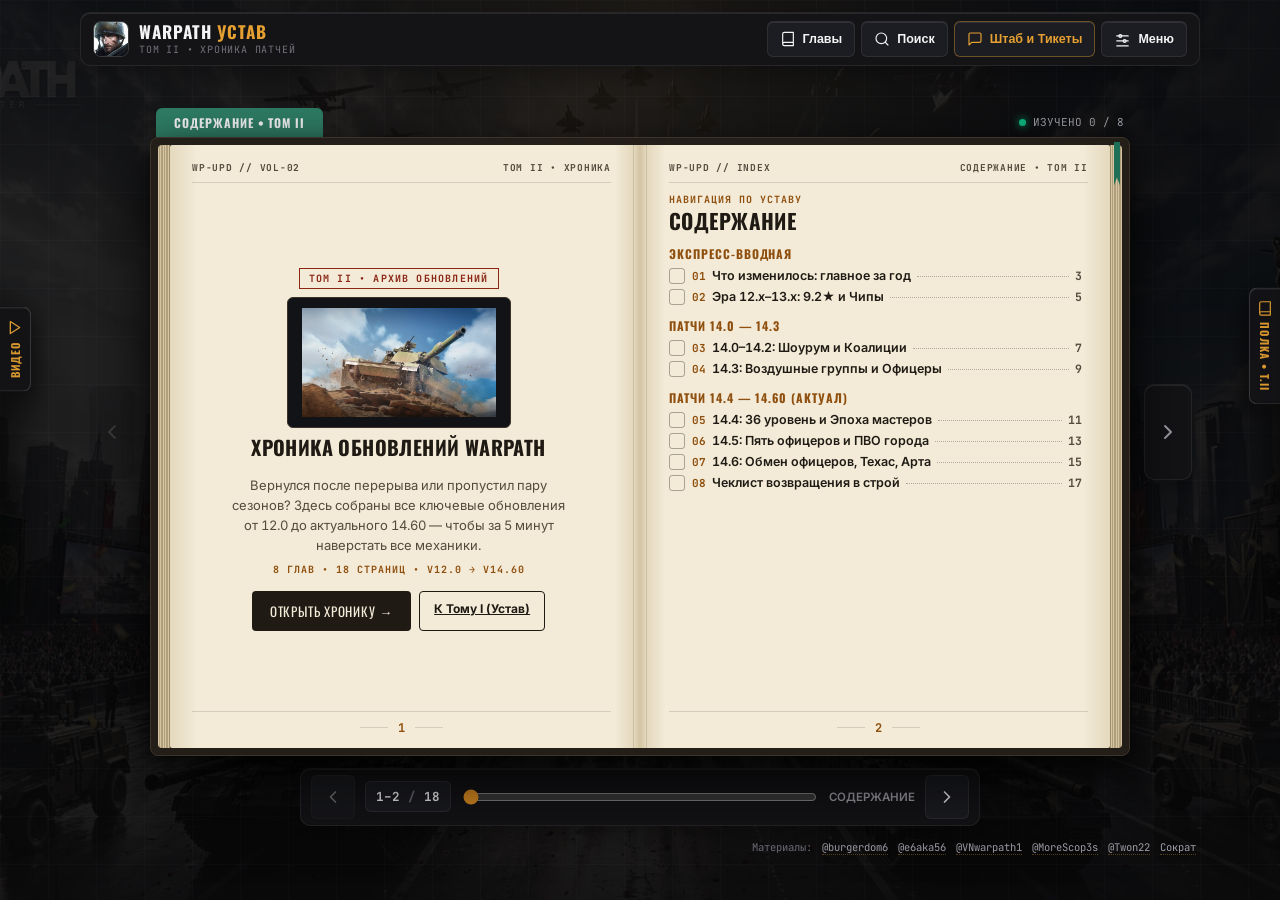
==== commit 48731559: "feat: sync Warpath 14.60.10 client data, promo codes tab, EN creators, UI fixes" ====
--- a/updates.html
+++ b/updates.html
@@ -195,6 +195,14 @@
               СОДЕРЖАНИЕ • ТОМ II
             </button>
             <div class="codex-meta-right">
+              <button type="button" class="codex-mini-btn" id="btn-yt-mobile" title="Видеоразборы по теме">
+                <svg width="13" height="13" viewBox="0 0 24 24" fill="none" stroke="currentColor" stroke-width="2" aria-hidden="true"><polygon points="5 3 19 12 5 21 5 3"/></svg>
+                <span>Видео</span>
+              </button>
+              <button type="button" class="codex-mini-btn" id="btn-shelf-mobile" title="Книжная полка — все тома">
+                <svg width="13" height="13" viewBox="0 0 24 24" fill="none" stroke="currentColor" stroke-width="2" aria-hidden="true"><path d="M4 19.5A2.5 2.5 0 0 1 6.5 17H20"/><path d="M6.5 2H20v20H6.5A2.5 2.5 0 0 1 4 19.5v-15A2.5 2.5 0 0 1 6.5 2z"/></svg>
+                <span>Полка</span>
+              </button>
               <span class="led-indicator" aria-hidden="true"></span>
               <span id="codex-chapter-progress">ИЗУЧЕНО 0 / 8</span>
             </div>
@@ -271,6 +279,7 @@
           </button>
           <label class="sr-only" for="page-scrubber">Быстрый переход по страницам</label>
           <input type="range" id="page-scrubber" class="page-scrubber" min="1" max="18" value="2">
+          <span class="scrubber-chapter" id="scrubber-chapter">Содержание</span>
         </div>
 
         <button type="button" class="dock-arrow" id="btn-next" aria-label="Следующая страница" title="Вперёд (→)">
@@ -279,6 +288,17 @@
           </svg>
         </button>
       </nav>
+
+      <!-- Уголок авторов материалов -->
+      <footer class="desk-credits" aria-label="Авторы и источники материалов">
+        <span>Материалы:</span>
+        <a href="https://www.youtube.com/@burgerdom6" target="_blank" rel="noopener noreferrer">@burgerdom6</a>
+        <a href="https://www.youtube.com/@e6aka56" target="_blank" rel="noopener noreferrer">@e6aka56</a>
+        <a href="https://www.youtube.com/@VNwarpath1" target="_blank" rel="noopener noreferrer">@VNwarpath1</a>
+        <a href="https://www.youtube.com/@MoreScop3s" target="_blank" rel="noopener noreferrer">@MoreScop3s</a>
+        <a href="https://www.youtube.com/@Twon22" target="_blank" rel="noopener noreferrer">@Twon22</a>
+        <a href="https://www.youtube.com/@ClanGothic/videos" target="_blank" rel="noopener noreferrer">Сократ</a>
+      </footer>
     </main>
 
     <!-- Правая Книжная полка (Выбор книги / тома) -->
@@ -383,6 +403,15 @@
         </div>
       </div>
       <div class="drawer-toc" id="drawer-toc"></div>
+      <div class="author-credit-card">
+        <div class="author-credit-head">
+          <span class="author-credit-badge">ОБ АВТОРЕ ПРОЕКТА</span>
+          <a href="https://www.youtube.com/@burgerdom6" target="_blank" rel="noopener noreferrer" class="author-yt-link">YouTube @burgerdom6 ↗</a>
+        </div>
+        <p class="author-credit-desc">
+          <strong>Бургер (@burgerdom6):</strong> сборка и дизайн устава (Том I–II под клиент <code>14.60.10</code>), база <a href="https://228burger228.github.io/WarpathYTwiki/index.html" target="_blank" rel="noopener noreferrer">WarpathYTwiki</a>, тир-листы офицеров, разборы аккаунтов и видеогайды.
+        </p>
+      </div>
       <div class="drawer-footer">
         <button type="button" class="btn-secondary" id="btn-reset-progress">Сбросить прогресс</button>
       </div>
@@ -404,6 +433,7 @@
     <div class="modal-body">
       <div class="hq-tabs" role="tablist" aria-label="Разделы штаба">
         <button type="button" class="hq-tab active" role="tab" aria-selected="true" data-hq-tab="tickets">Тикеты и Вопросы</button>
+        <button type="button" class="hq-tab" role="tab" aria-selected="false" data-hq-tab="codes">Промокоды</button>
         <button type="button" class="hq-tab" role="tab" aria-selected="false" data-hq-tab="calc">Калькулятор</button>
         <button type="button" class="hq-tab" role="tab" aria-selected="false" data-hq-tab="community">Комьюнити</button>
       </div>
@@ -481,6 +511,19 @@
         </div>
       </div>
 
+      <div class="hq-panel" id="hq-panel-codes" role="tabpanel" hidden>
+        <div class="promo-guide-box">
+          <div class="promo-guide-text">
+            <strong>Куда вводить:</strong> в игре <em>Опции → Подарки</em> или на портале Лилит (UID → Send Code → код из Системной почты). Нажми на кнопку, чтобы скопировать код в 1 клик.
+          </div>
+          <div class="promo-toolbar">
+            <button type="button" class="btn-primary-tac" id="btn-copy-all-codes">Скопировать все списком</button>
+            <a href="https://cdkey.lilith.com/warpath-global" target="_blank" rel="noopener noreferrer" class="btn-outline-tac">Портал Лилит ↗</a>
+          </div>
+        </div>
+        <div class="promo-list" id="promo-list"></div>
+      </div>
+
       <div class="hq-panel" id="hq-panel-community" role="tabpanel" hidden>
         <div class="community-list" id="community-list"></div>
       </div>
--- a/css/style.css
+++ b/css/style.css
@@ -461,6 +461,27 @@
   color: var(--text-secondary);
 }
 
+.codex-mini-btn {
+  display: none;
+  align-items: center;
+  gap: 4px;
+  padding: 3px 8px;
+  border-radius: 5px;
+  border: 1px solid var(--border-strong);
+  background: var(--bg-panel);
+  color: var(--accent-amber);
+  font-family: 'Oswald', sans-serif;
+  font-size: 11px;
+  font-weight: 700;
+  letter-spacing: 0.05em;
+  text-transform: uppercase;
+  cursor: pointer;
+}
+
+.codex-mini-btn:hover {
+  background: var(--bg-elevated);
+}
+
 .led-indicator {
   width: 7px;
   height: 7px;
@@ -778,6 +799,15 @@
   color: var(--paper-ink);
 }
 
+.codex-page code {
+  font-family: 'JetBrains Mono', monospace;
+  font-size: 11px;
+  padding: 1px 4px;
+  border-radius: 3px;
+  background: rgba(143, 79, 14, 0.12);
+  color: var(--paper-accent);
+}
+
 /* Таблицы */
 .data-table-wrap {
   width: 100%;
@@ -846,8 +876,8 @@
   align-items: center;
   justify-content: center;
   text-align: center;
-  gap: 12px;
-  padding: 8px 4px;
+  gap: 8px;
+  padding: 4px;
 }
 
 .cover-stamp {
@@ -863,10 +893,10 @@
 
 .cover-logo-box {
   background: #121317;
-  padding: 14px 18px;
+  padding: 10px 14px;
   border-radius: 6px;
   border: 1px solid #3c342a;
-  max-width: 260px;
+  max-width: 224px;
   width: 100%;
 }
 
@@ -1034,6 +1064,17 @@
   border: 1px solid var(--paper-ink);
 }
 
+.codex-page a:not(.page-link-btn):not(.btn-cover-sec) {
+  color: var(--paper-accent);
+  font-weight: 600;
+  text-decoration: underline;
+  text-underline-offset: 2px;
+}
+
+.codex-page a:not(.page-link-btn):not(.btn-cover-sec):hover {
+  color: var(--paper-ink);
+}
+
 /* ── TTS BAR & BOTTOM SCRUBBER DOCK ──────────────────────────── */
 .tts-bar {
   width: 100%;
@@ -1158,6 +1199,20 @@
   min-width: 60px;
   accent-color: var(--brand-accent);
   cursor: pointer;
+}
+
+.scrubber-chapter {
+  font-size: 11.5px;
+  font-weight: 600;
+  color: var(--text-secondary);
+  white-space: nowrap;
+  overflow: hidden;
+  text-overflow: ellipsis;
+  max-width: 170px;
+}
+
+@media (max-width: 600px) {
+  .scrubber-chapter { display: none; }
 }
 
 /* ── DIALOGS (SEARCH, TOC, HQ) ───────────────────────────────── */
@@ -1268,6 +1323,46 @@
 }
 .drawer-toc-btn:hover { border-color: var(--accent-amber); }
 .drawer-footer { margin-top: 14px; display: flex; justify-content: flex-end; }
+.author-credit-card {
+  margin-top: 14px;
+  padding: 11px 12px;
+  border-radius: var(--radius-md);
+  border: 1px solid rgba(229, 160, 49, 0.35);
+  background: var(--bg-elevated);
+}
+.author-credit-head {
+  display: flex;
+  align-items: center;
+  justify-content: space-between;
+  gap: 8px;
+  flex-wrap: wrap;
+  margin-bottom: 5px;
+}
+.author-credit-badge {
+  font-family: 'JetBrains Mono', monospace;
+  font-size: 10px;
+  font-weight: 700;
+  color: var(--accent-amber);
+  letter-spacing: 0.06em;
+}
+.author-yt-link {
+  font-size: 11.5px;
+  font-weight: 700;
+  color: var(--accent-amber);
+  text-decoration: none;
+}
+.author-yt-link:hover { text-decoration: underline; }
+.author-credit-desc {
+  font-size: 12px;
+  line-height: 1.48;
+  color: var(--text-secondary);
+}
+.author-credit-desc a { color: var(--text-primary); font-weight: 600; }
+.author-credit-desc code {
+  font-family: 'JetBrains Mono', monospace;
+  font-size: 10.5px;
+  color: var(--accent-amber);
+}
 .btn-secondary {
   padding: 8px 14px;
   border-radius: var(--radius-sm);
@@ -1356,24 +1451,31 @@
 
 .yt-drawer.is-open {
   transform: translate(0, -50%);
+  z-index: 40;
+}
+
+.yt-drawer.is-open .yt-drawer-tab {
+  opacity: 0;
+  pointer-events: none;
 }
 
 .yt-drawer-tab {
   position: absolute;
   left: 100%;
-  top: 50%;
+  top: 20%;
   transform: translateY(-50%);
   background: var(--bg-panel);
   color: var(--accent-amber);
   border: 1px solid var(--border-strong);
   border-left: none;
   border-radius: 0 8px 8px 0;
-  padding: 14px 8px;
+  padding: 12px 7px;
   display: flex;
   flex-direction: column;
   align-items: center;
-  gap: 8px;
-  cursor: pointer;
+  gap: 6px;
+  cursor: pointer;
+  opacity: 0.94;
   box-shadow: var(--bevel), 6px 8px 24px rgba(0, 0, 0, 0.45);
 }
 
@@ -1575,24 +1677,31 @@
 
 .shelf-drawer.is-open {
   transform: translate(0, -50%);
+  z-index: 40;
+}
+
+.shelf-drawer.is-open .shelf-drawer-tab {
+  opacity: 0;
+  pointer-events: none;
 }
 
 .shelf-drawer-tab {
   position: absolute;
   right: 100%;
-  top: 50%;
+  top: 20%;
   transform: translateY(-50%);
   background: var(--bg-panel);
   color: var(--accent-amber);
   border: 1px solid var(--border-strong);
   border-right: none;
   border-radius: 8px 0 0 8px;
-  padding: 14px 8px;
+  padding: 12px 7px;
   display: flex;
   flex-direction: column;
   align-items: center;
-  gap: 8px;
-  cursor: pointer;
+  gap: 6px;
+  cursor: pointer;
+  opacity: 0.94;
   box-shadow: var(--bevel), -6px 8px 24px rgba(0, 0, 0, 0.45);
 }
 
@@ -1770,7 +1879,105 @@
   margin-top: 2px;
 }
 
+/* ── ПРОМОКОДЫ И УГОЛОК АВТОРОВ ──────────────────────────────── */
+.promo-guide-box {
+  background: var(--bg-elevated);
+  border: 1px solid var(--border-hairline);
+  border-radius: var(--radius-md);
+  padding: 12px;
+  margin-bottom: 12px;
+  display: flex;
+  flex-direction: column;
+  gap: 9px;
+}
+.promo-guide-text { font-size: 12.5px; line-height: 1.45; color: var(--text-secondary); }
+.promo-guide-text strong { color: var(--text-primary); }
+.promo-toolbar { display: flex; flex-wrap: wrap; gap: 8px; }
+.promo-list { display: grid; grid-template-columns: 1fr; gap: 8px; }
+.promo-card {
+  display: flex;
+  align-items: center;
+  justify-content: space-between;
+  gap: 10px;
+  padding: 9px 11px;
+  border-radius: var(--radius-sm);
+  border: 1px solid var(--border-hairline);
+  background: var(--bg-elevated);
+}
+.promo-card.is-used { opacity: 0.56; }
+.promo-left { min-width: 0; }
+.promo-top-row { display: flex; align-items: center; gap: 7px; flex-wrap: wrap; }
+.promo-code-chip {
+  font-family: 'JetBrains Mono', monospace;
+  font-size: 13px;
+  font-weight: 700;
+  color: var(--accent-amber);
+  background: rgba(229, 160, 49, 0.12);
+  border: 1px solid rgba(229, 160, 49, 0.35);
+  padding: 2px 7px;
+  border-radius: 4px;
+  user-select: all;
+}
+.promo-note { font-size: 11.5px; color: var(--text-secondary); margin-top: 3px; }
+.promo-actions { display: flex; align-items: center; gap: 6px; flex-shrink: 0; }
+.promo-copy-btn {
+  padding: 6px 10px;
+  border-radius: var(--radius-sm);
+  border: 1px solid var(--accent-amber);
+  background: rgba(229, 160, 49, 0.15);
+  color: var(--accent-amber);
+  font-size: 11.5px;
+  font-weight: 700;
+  cursor: pointer;
+}
+.promo-copy-btn.is-copied {
+  border-color: var(--accent-emerald);
+  background: rgba(16, 185, 129, 0.16);
+  color: var(--accent-emerald);
+}
+.promo-used-btn {
+  padding: 6px 8px;
+  border-radius: var(--radius-sm);
+  border: 1px solid var(--border-hairline);
+  background: transparent;
+  color: var(--text-muted);
+  font-size: 11px;
+  cursor: pointer;
+}
+.promo-used-btn:hover { color: var(--text-primary); border-color: var(--border-strong); }
+
+.desk-credits {
+  width: 100%;
+  max-width: 1120px;
+  display: flex;
+  flex-wrap: wrap;
+  justify-content: flex-end;
+  align-items: center;
+  gap: 5px 10px;
+  padding: 2px 4px 0;
+  font-family: 'JetBrains Mono', monospace;
+  font-size: 10.5px;
+  color: var(--text-muted);
+}
+.desk-credits a {
+  color: var(--text-secondary);
+  text-decoration: none;
+  border-bottom: 1px dotted rgba(229, 160, 49, 0.35);
+}
+.desk-credits a:hover { color: var(--accent-amber); }
+
+@media (max-width: 600px) {
+  .promo-card { flex-direction: column; align-items: stretch; }
+  .promo-actions { justify-content: space-between; }
+  .desk-credits { justify-content: center; font-size: 10px; }
+}
+
 /* ── RESPONSIVE ──────────────────────────────────────────────── */
+@media (max-width: 1200px) {
+  .yt-drawer-tab, .shelf-drawer-tab { display: none; }
+  .codex-mini-btn { display: inline-flex; }
+}
+
 @media (max-width: 960px) {
   .side-arrow { width: 38px; height: 76px; }
 }
@@ -1779,12 +1986,24 @@
   .side-arrow { display: none; }
   .nav-label { display: none; }
   .nav-pill { padding: 0 10px; }
-  .yt-drawer-tab, .shelf-drawer-tab { padding: 10px 6px; }
+}
+
+@media (max-width: 480px) {
+  .topbar { padding: 6px 8px; gap: 6px; }
+  .brand { gap: 7px; }
+  .brand-badge { width: 30px; height: 30px; }
+  .brand-title { font-size: 13.5px; letter-spacing: 0.03em; }
+  .brand-sub { display: none; }
+  .topbar-nav { gap: 4px; flex-shrink: 0; }
+  .nav-pill { width: 34px; height: 34px; padding: 0; justify-content: center; }
 }
 
 @media (max-width: 440px) {
   .app-shell { padding: 8px 6px 12px; gap: 8px; }
-  .brand-sub { display: none; }
+  .codex-topbar { gap: 6px; }
+  .codex-tab { padding: 5px 10px; font-size: 11px; letter-spacing: 0.05em; }
+  .codex-meta-right { gap: 5px; font-size: 10px; }
+  .codex-mini-btn { padding: 3px 6px; font-size: 10px; }
   .codex-page { padding: 14px 13px 10px; height: min(68dvh, 540px); min-height: 390px; }
   .codex-edges-right { width: 9px; }
   .page-title { font-size: 18px; }
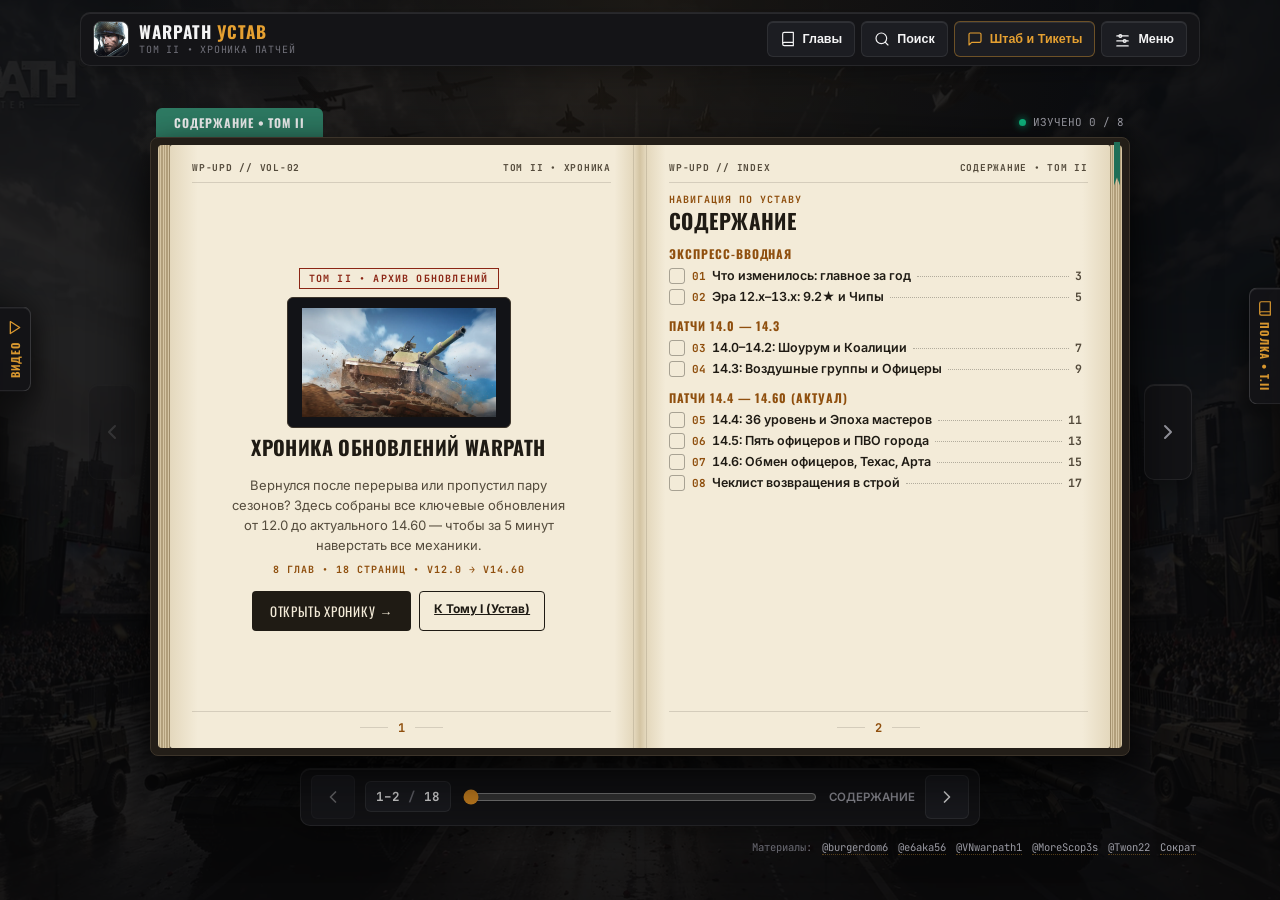
==== commit f4bda18f: "feat: expand manual to 48-page full encyclopedia and add shelf database picker" ====
--- a/updates.html
+++ b/updates.html
@@ -329,7 +329,7 @@
             <span class="spine-vol-num">ТОМ I</span>
             <span class="spine-info">
               <span class="spine-name">Полевой устав</span>
-              <span class="spine-meta">16 глав • База, тактика, чипы</span>
+              <span class="spine-meta">22 главы • Полный справочник</span>
             </span>
             <span class="spine-status">Открыть →</span>
           </a>
@@ -344,15 +344,30 @@
             <span class="spine-status">Читаете</span>
           </a>
 
-          <a href="https://228burger228.github.io/WarpathYTwiki/index.html" target="_blank" rel="noopener noreferrer" class="book-spine-item spine-wiki">
+          <button type="button" class="book-spine-item spine-wiki" id="btn-shelf-ext" aria-expanded="false" aria-controls="shelf-ext-menu">
             <span class="spine-band"></span>
-            <span class="spine-vol-num">АРХИВ</span>
+            <span class="spine-vol-num">БАЗЫ</span>
             <span class="spine-info">
-              <span class="spine-name">WarpathYTwiki</span>
-              <span class="spine-meta">Конструктор армий и статы</span>
+              <span class="spine-name">Внешние справочники</span>
+              <span class="spine-meta">WP Commander • SpeedPath • Вики</span>
             </span>
-            <span class="spine-status">Сайт ↗</span>
-          </a>
+            <span class="spine-status">Выбор ▾</span>
+          </button>
+
+          <div class="shelf-ext-menu" id="shelf-ext-menu" hidden>
+            <a href="https://wpcommander.netlify.app/index.html" target="_blank" rel="noopener noreferrer" class="shelf-ext-link is-fresh">
+              <strong>WP Commander (Актуальный) ↗</strong>
+              <span>Калькуляторы VIP, напитков, обмена и коды</span>
+            </a>
+            <a href="https://www.speedpath.org" target="_blank" rel="noopener noreferrer" class="shelf-ext-link">
+              <strong>SpeedPath (EN База) ↗</strong>
+              <span>206 скинов, 668 деталей I–XV и чеклисты</span>
+            </a>
+            <a href="https://228burger228.github.io/WarpathYTwiki/index.html" target="_blank" rel="noopener noreferrer" class="shelf-ext-link is-archive">
+              <strong>WarpathYTwiki (мой архив) ↗</strong>
+              <span>Старый сайт автора — давно не обновлялся</span>
+            </a>
+          </div>
           <div class="shelf-plank" aria-hidden="true"></div>
         </div>
       </div>
@@ -409,7 +424,7 @@
           <a href="https://www.youtube.com/@burgerdom6" target="_blank" rel="noopener noreferrer" class="author-yt-link">YouTube @burgerdom6 ↗</a>
         </div>
         <p class="author-credit-desc">
-          <strong>Бургер (@burgerdom6):</strong> сборка и дизайн устава (Том I–II под клиент <code>14.60.10</code>), база <a href="https://228burger228.github.io/WarpathYTwiki/index.html" target="_blank" rel="noopener noreferrer">WarpathYTwiki</a>, тир-листы офицеров, разборы аккаунтов и видеогайды.
+          <strong>Бургер (@burgerdom6):</strong> сборка и дизайн устава (Том I–II под клиент <code>14.60.10</code>), старый архивный <a href="https://228burger228.github.io/WarpathYTwiki/index.html" target="_blank" rel="noopener noreferrer">WarpathYTwiki</a> (не обновляется; актуальная база — <a href="https://wpcommander.netlify.app/index.html" target="_blank" rel="noopener noreferrer">WP Commander</a>), тир-листы офицеров и видеогайды.
         </p>
       </div>
       <div class="drawer-footer">
--- a/css/style.css
+++ b/css/style.css
@@ -87,17 +87,13 @@
   white-space: nowrap;
 }
 
-/* Спокойный фон с едва заметным артом и сеткой */
+/* Спокойный фон с едва заметным артом без сетки */
 .ambient-backdrop {
   position: fixed;
   inset: 0;
   pointer-events: none;
   z-index: 0;
-  background:
-    radial-gradient(ellipse at 50% 0%, rgba(229, 160, 49, 0.08), transparent 58%),
-    linear-gradient(rgba(255, 255, 255, 0.02) 1px, transparent 1px),
-    linear-gradient(90deg, rgba(255, 255, 255, 0.02) 1px, transparent 1px);
-  background-size: auto, 48px 48px, 48px 48px;
+  background: radial-gradient(ellipse at 50% 0%, rgba(229, 160, 49, 0.08), transparent 58%);
 }
 
 .ambient-backdrop::before {
@@ -1776,6 +1772,10 @@
 }
 
 .book-spine-item {
+  width: 100%;
+  text-align: left;
+  cursor: pointer;
+  font-family: inherit;
   position: relative;
   display: grid;
   grid-template-columns: 6px 46px 1fr auto;
@@ -1789,6 +1789,34 @@
   box-shadow: inset 0 1px 0 rgba(255, 255, 255, 0.14), 0 6px 14px rgba(0, 0, 0, 0.45);
   transition: transform 0.2s ease, border-color 0.2s ease, box-shadow 0.2s ease;
 }
+
+.shelf-ext-menu {
+  display: flex;
+  flex-direction: column;
+  gap: 6px;
+  padding: 6px;
+  border-radius: var(--radius-sm);
+  border: 1px solid var(--border-strong);
+  background: var(--bg-elevated);
+}
+.shelf-ext-menu[hidden] { display: none; }
+.shelf-ext-link {
+  display: flex;
+  flex-direction: column;
+  gap: 2px;
+  padding: 8px 10px;
+  border-radius: 5px;
+  border: 1px solid var(--border-hairline);
+  background: var(--bg-panel);
+  text-decoration: none;
+  color: var(--text-primary);
+  font-size: 12px;
+}
+.shelf-ext-link span { font-size: 11px; color: var(--text-secondary); }
+.shelf-ext-link.is-fresh { border-color: rgba(229, 160, 49, 0.45); }
+.shelf-ext-link.is-fresh strong { color: var(--accent-amber); }
+.shelf-ext-link.is-archive strong { color: var(--text-secondary); }
+.shelf-ext-link:hover { border-color: var(--accent-amber); }
 
 .spine-vol1 {
   background: linear-gradient(135deg, #3c2a12 0%, #24190b 100%);
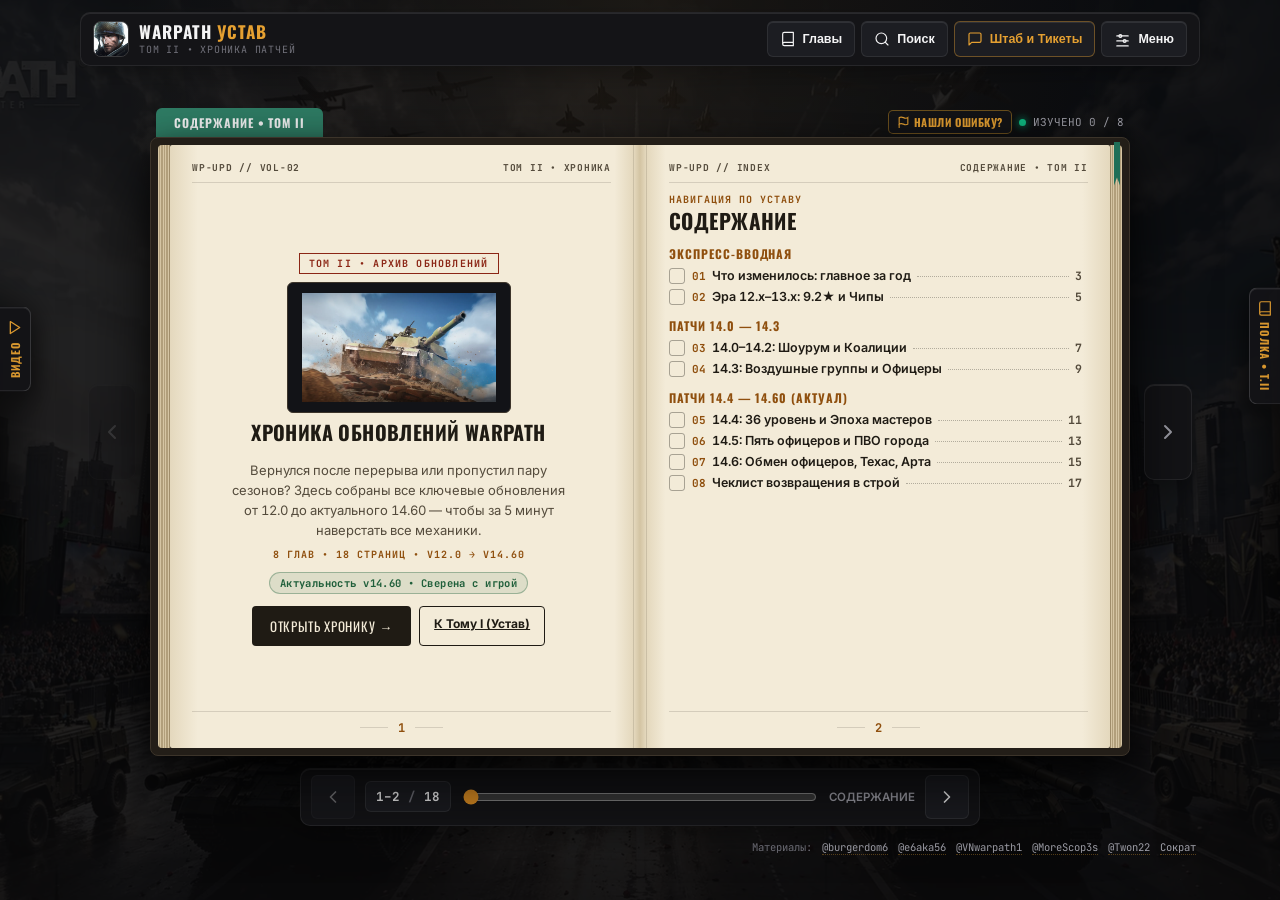
==== commit a167d880: "feat: fact-check officers, clarify Sky Fortress removal, add illustrations and on-screen error ticke" ====
--- a/updates.html
+++ b/updates.html
@@ -195,6 +195,10 @@
               СОДЕРЖАНИЕ • ТОМ II
             </button>
             <div class="codex-meta-right">
+              <button type="button" class="codex-mini-btn codex-report-btn" id="btn-report-error" title="Сообщить о неточности или устаревшей инфе на странице">
+                <svg width="13" height="13" viewBox="0 0 24 24" fill="none" stroke="currentColor" stroke-width="2" aria-hidden="true"><path d="M4 15s1-1 4-1 5 2 8 2 4-1 4-1V3s-1 1-4 1-5-2-8-2-4 1-4 1z"/><line x1="4" x2="4" y1="22" y2="15"/></svg>
+                <span>Нашли ошибку?</span>
+              </button>
               <button type="button" class="codex-mini-btn" id="btn-yt-mobile" title="Видеоразборы по теме">
                 <svg width="13" height="13" viewBox="0 0 24 24" fill="none" stroke="currentColor" stroke-width="2" aria-hidden="true"><polygon points="5 3 19 12 5 21 5 3"/></svg>
                 <span>Видео</span>
@@ -424,7 +428,7 @@
           <a href="https://www.youtube.com/@burgerdom6" target="_blank" rel="noopener noreferrer" class="author-yt-link">YouTube @burgerdom6 ↗</a>
         </div>
         <p class="author-credit-desc">
-          <strong>Бургер (@burgerdom6):</strong> сборка и дизайн устава (Том I–II под клиент <code>14.60.10</code>), старый архивный <a href="https://228burger228.github.io/WarpathYTwiki/index.html" target="_blank" rel="noopener noreferrer">WarpathYTwiki</a> (не обновляется; актуальная база — <a href="https://wpcommander.netlify.app/index.html" target="_blank" rel="noopener noreferrer">WP Commander</a>), тир-листы офицеров и видеогайды.
+          <strong>Бургер (@burgerdom6):</strong> сборка и дизайн устава (Том I–II под версию <code>14.60</code>), старый архивный <a href="https://228burger228.github.io/WarpathYTwiki/index.html" target="_blank" rel="noopener noreferrer">WarpathYTwiki</a> (не обновляется; актуальная база — <a href="https://wpcommander.netlify.app/index.html" target="_blank" rel="noopener noreferrer">WP Commander</a>), тир-листы офицеров и видеогайды.
         </p>
       </div>
       <div class="drawer-footer">
@@ -468,7 +472,8 @@
         </div>
 
         <form class="ticket-form" id="ticket-form">
-          <div class="ticket-form-title">Создать тикет / вопрос в штаб</div>
+          <div class="ticket-form-title">Создать тикет / сообщить о неточности</div>
+          <div class="ticket-context-badge" id="ticket-context-badge">Раздел: Том II • Стр. 1</div>
           <div class="ticket-row">
             <div>
               <label for="ticket-type" class="field-label">Категория</label>
@@ -490,7 +495,8 @@
 
           <div class="ticket-actions">
             <button type="submit" class="btn-primary-tac">Сформировать и скопировать</button>
-            <a href="https://t.me/shevchenko01_bot" target="_blank" rel="noopener noreferrer" class="btn-outline-tac">Открыть @shevchenko01_bot</a>
+            <a href="https://github.com/228burger228/warpathGideVibe/issues/new" target="_blank" rel="noopener noreferrer" class="btn-outline-tac" id="btn-github-issue">Отправить в GitHub ↗</a>
+            <a href="https://t.me/shevchenko01_bot" target="_blank" rel="noopener noreferrer" class="btn-outline-tac">Бот @shevchenko01_bot</a>
           </div>
           <p class="ticket-feedback" id="ticket-feedback" role="status"></p>
         </form>
--- a/css/style.css
+++ b/css/style.css
@@ -478,6 +478,12 @@
   background: var(--bg-elevated);
 }
 
+.codex-report-btn {
+  display: inline-flex;
+  border-color: rgba(217, 155, 38, 0.45);
+  color: var(--accent-amber);
+}
+
 .led-indicator {
   width: 7px;
   height: 7px;
@@ -887,6 +893,21 @@
   text-transform: uppercase;
 }
 
+.cover-verified {
+  display: inline-flex;
+  align-items: center;
+  gap: 6px;
+  font-family: 'JetBrains Mono', monospace;
+  font-size: 10.5px;
+  font-weight: 700;
+  letter-spacing: 0.04em;
+  color: #1f5f3a;
+  background: rgba(31, 95, 58, 0.1);
+  border: 1px solid rgba(31, 95, 58, 0.35);
+  border-radius: 999px;
+  padding: 3px 10px;
+}
+
 .cover-logo-box {
   background: #121317;
   padding: 10px 14px;
@@ -1403,7 +1424,8 @@
 .hq-action-desc { font-size: 12px; color: var(--text-secondary); line-height: 1.45; }
 
 .ticket-form { background: var(--bg-elevated); border: 1px solid var(--border-hairline); border-radius: var(--radius-md); padding: 14px; }
-.ticket-form-title { font-family: 'Oswald', sans-serif; font-size: 14px; text-transform: uppercase; color: var(--accent-amber); margin-bottom: 10px; }
+.ticket-form-title { font-family: 'Oswald', sans-serif; font-size: 14px; text-transform: uppercase; color: var(--accent-amber); margin-bottom: 6px; }
+.ticket-context-badge { display: inline-block; font-family: 'JetBrains Mono', monospace; font-size: 11px; color: var(--text-secondary); background: rgba(217, 155, 38, 0.1); border: 1px solid rgba(217, 155, 38, 0.28); border-radius: 5px; padding: 3px 8px; margin-bottom: 10px; max-width: 100%; overflow: hidden; text-overflow: ellipsis; white-space: nowrap; }
 .ticket-row { display: grid; grid-template-columns: 1fr; gap: 10px; margin-bottom: 10px; }
 @media (min-width: 520px) { .ticket-row { grid-template-columns: 1fr 1fr; } }
 .field-label { display: block; font-size: 11px; font-weight: 600; text-transform: uppercase; color: var(--text-secondary); margin-bottom: 4px; }
@@ -2028,9 +2050,9 @@
 
 @media (max-width: 440px) {
   .app-shell { padding: 8px 6px 12px; gap: 8px; }
-  .codex-topbar { gap: 6px; }
+  .codex-topbar { flex-wrap: wrap; gap: 5px; }
   .codex-tab { padding: 5px 10px; font-size: 11px; letter-spacing: 0.05em; }
-  .codex-meta-right { gap: 5px; font-size: 10px; }
+  .codex-meta-right { flex-wrap: wrap; justify-content: flex-end; gap: 4px; font-size: 10px; }
   .codex-mini-btn { padding: 3px 6px; font-size: 10px; }
   .codex-page { padding: 14px 13px 10px; height: min(68dvh, 540px); min-height: 390px; }
   .codex-edges-right { width: 9px; }
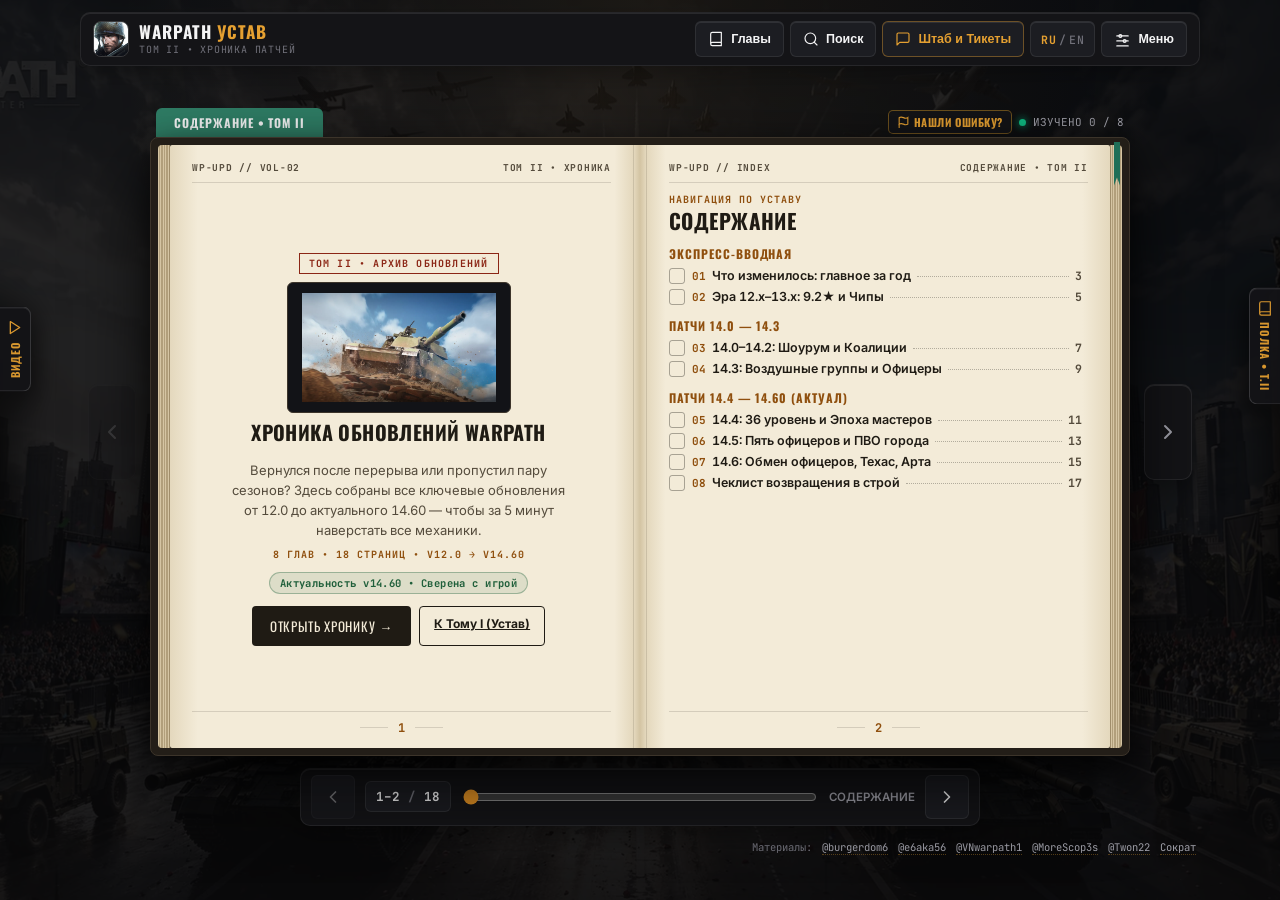
==== commit a54b86b6: "feat(i18n): add full human-quality English localization and instant RU/EN switcher" ====
--- a/updates.html
+++ b/updates.html
@@ -3,11 +3,49 @@
 <head>
   <meta charset="UTF-8">
   <meta name="viewport" content="width=device-width, initial-scale=1.0">
-  <meta name="description" content="Том II Warpath Устав: полная хроника обновлений и патчей от 12.0 до 14.60. Все механики, новые офицеры, 36 уровень, чипы и обмен.">
+  <meta name="description" content="Том II Warpath Устав: полная хроника обновлений и патчей от 12.0 до 14.60. 36 уровень построек, вычислительные чипы, Воздушные группы, 5 офицеров 14.5, Офицерский обмен и Техас.">
+  <meta name="keywords" content="Warpath 14.60, Warpath обновления, патч 14.6 Warpath, обмен офицеров Warpath, карта Техаса Warpath, оперсети">
+  <meta name="robots" content="index, follow, max-image-preview:large">
   <meta name="theme-color" content="#09090b">
+  <link rel="canonical" href="https://228burger228.github.io/warpathGideVibe/updates.html">
+  <link rel="manifest" href="manifest.webmanifest">
   <link rel="icon" type="image/png" href="assets/warpath-icon.png">
   <link rel="apple-touch-icon" href="assets/warpath-icon.png">
   <title>WARPATH УСТАВ — Том II: Хроника патчей (12.0–14.60)</title>
+  <meta property="og:type" content="website">
+  <meta property="og:locale" content="ru_RU">
+  <meta property="og:site_name" content="WARPATH УСТАВ">
+  <meta property="og:title" content="WARPATH УСТАВ — Том II: Хроника обновлений 12.0–14.60">
+  <meta property="og:description" content="8 глав, 18 страниц для вернувшихся командиров: чипы, Воздушные группы, 36-й уровень базы, офицеры 14.5, Офицерский обмен и Техас.">
+  <meta property="og:url" content="https://228burger228.github.io/warpathGideVibe/updates.html">
+  <meta property="og:image" content="https://228burger228.github.io/warpathGideVibe/assets/bg-tank.webp">
+  <meta property="og:image:width" content="1400">
+  <meta property="og:image:height" content="789">
+  <meta name="twitter:card" content="summary_large_image">
+  <meta name="twitter:title" content="WARPATH УСТАВ — Том II: Хроника патчей 12.0–14.60">
+  <meta name="twitter:description" content="Все ключевые обновления Warpath от 12.0 до 14.60 за 5 минут.">
+  <meta name="twitter:image" content="https://228burger228.github.io/warpathGideVibe/assets/bg-tank.webp">
+  <script type="application/ld+json">
+  {
+    "@context": "https://schema.org",
+    "@type": "TechArticle",
+    "headline": "WARPATH УСТАВ — Том II: Хроника патчей (12.0–14.60)",
+    "description": "Краткая сводка всех ключевых обновлений Warpath: Ace Shooter с версии 12.0 до актуальной 14.60.",
+    "inLanguage": "ru",
+    "url": "https://228burger228.github.io/warpathGideVibe/updates.html",
+    "image": "https://228burger228.github.io/warpathGideVibe/assets/bg-tank.webp",
+    "author": {
+      "@type": "Person",
+      "name": "Бургер (@burgerdom6)",
+      "url": "https://www.youtube.com/@burgerdom6"
+    },
+    "publisher": {
+      "@type": "Organization",
+      "name": "WarpathHub",
+      "url": "https://t.me/WarpathHub/1"
+    }
+  }
+  </script>
   <link rel="preconnect" href="https://fonts.googleapis.com">
   <link rel="preconnect" href="https://fonts.gstatic.com" crossorigin>
   <link href="https://fonts.googleapis.com/css2?family=Inter:wght@400;500;600;700&family=JetBrains+Mono:wght@500;700&family=Oswald:wght@500;600;700&display=swap" rel="stylesheet">
@@ -50,6 +88,10 @@
             <path d="M21 15a2 2 0 0 1-2 2H7l-4 4V5a2 2 0 0 1 2-2h14a2 2 0 0 1 2 2z"></path>
           </svg>
           <span class="nav-label">Штаб и Тикеты</span>
+        </button>
+
+        <button type="button" class="nav-pill lang-toggle notranslate" id="btn-lang-toggle" translate="no" aria-label="Switch language RU / EN" title="Язык / Language: RU ↔ EN">
+          <span id="lang-active-code">RU</span><span class="lang-sep">/</span><span class="lang-alt" id="lang-alt-code">EN</span>
         </button>
 
         <div class="tools-menu-wrap">
@@ -217,7 +259,7 @@
 
             <article class="codex-page page-left" id="book-page-left" aria-live="polite">
               <div class="page-running-head">
-                <span class="page-doc-code" id="page-doc-code-left">WP-UPD // 02</span>
+                <span class="page-doc-code notranslate" translate="no" id="page-doc-code-left">WP-UPD // 02</span>
                 <span class="page-running-sec" id="page-sec-left">WARPATH УСТАВ • ТОМ II</span>
               </div>
               <div class="page-scroll" id="page-content-left"></div>
@@ -232,7 +274,7 @@
 
             <article class="codex-page page-right" id="book-page-right" aria-live="polite">
               <div class="page-running-head">
-                <span class="page-doc-code" id="page-doc-code-right">WP-UPD // 03</span>
+                <span class="page-doc-code notranslate" translate="no" id="page-doc-code-right">WP-UPD // 03</span>
                 <span class="page-running-sec" id="page-sec-right">WARPATH УСТАВ • ТОМ II</span>
               </div>
               <div class="page-scroll" id="page-content-right"></div>
@@ -296,11 +338,11 @@
       <!-- Уголок авторов материалов -->
       <footer class="desk-credits" aria-label="Авторы и источники материалов">
         <span>Материалы:</span>
-        <a href="https://www.youtube.com/@burgerdom6" target="_blank" rel="noopener noreferrer">@burgerdom6</a>
-        <a href="https://www.youtube.com/@e6aka56" target="_blank" rel="noopener noreferrer">@e6aka56</a>
-        <a href="https://www.youtube.com/@VNwarpath1" target="_blank" rel="noopener noreferrer">@VNwarpath1</a>
-        <a href="https://www.youtube.com/@MoreScop3s" target="_blank" rel="noopener noreferrer">@MoreScop3s</a>
-        <a href="https://www.youtube.com/@Twon22" target="_blank" rel="noopener noreferrer">@Twon22</a>
+        <a class="notranslate" translate="no" href="https://www.youtube.com/@burgerdom6" target="_blank" rel="noopener noreferrer">@burgerdom6</a>
+        <a class="notranslate" translate="no" href="https://www.youtube.com/@e6aka56" target="_blank" rel="noopener noreferrer">@e6aka56</a>
+        <a class="notranslate" translate="no" href="https://www.youtube.com/@VNwarpath1" target="_blank" rel="noopener noreferrer">@VNwarpath1</a>
+        <a class="notranslate" translate="no" href="https://www.youtube.com/@MoreScop3s" target="_blank" rel="noopener noreferrer">@MoreScop3s</a>
+        <a class="notranslate" translate="no" href="https://www.youtube.com/@Twon22" target="_blank" rel="noopener noreferrer">@Twon22</a>
         <a href="https://www.youtube.com/@ClanGothic/videos" target="_blank" rel="noopener noreferrer">Сократ</a>
       </footer>
     </main>
@@ -333,7 +375,7 @@
             <span class="spine-vol-num">ТОМ I</span>
             <span class="spine-info">
               <span class="spine-name">Полевой устав</span>
-              <span class="spine-meta">22 главы • Полный справочник</span>
+              <span class="spine-meta">23 главы • Полный справочник</span>
             </span>
             <span class="spine-status">Открыть →</span>
           </a>
@@ -551,7 +593,14 @@
     </div>
   </dialog>
 
+  <noscript>
+    <section style="max-width:760px;margin:24px auto;padding:16px;color:#e4e0d5;font-family:sans-serif;">
+      <h1>WARPATH УСТАВ — Том II: Хроника патчей (12.0–14.60)</h1>
+      <p>Для интерактивного чтения включите JavaScript. В Томе II: 8 глав (18 страниц) — 9.2★, вычислительные чипы и оперсети, Воздушные группы 14.3, Эпоха мастеров и 36 уровень 14.4, новые офицеры 14.5 (Блэкджек, Мусорщик, Красный Крокодил, Верховная судья), Офицерский обмен и карта Техаса 14.6.</p>
+    </section>
+  </noscript>
   <script src="js/updates-data.js"></script>
+  <script src="js/i18n-en.js"></script>
   <script src="js/app.js"></script>
 </body>
 </html>
--- a/css/style.css
+++ b/css/style.css
@@ -228,6 +228,18 @@
 .nav-pill.accent:hover {
   background: rgba(229, 160, 49, 0.14);
 }
+
+.lang-toggle {
+  font-family: 'JetBrains Mono', monospace;
+  font-size: 11.5px;
+  font-weight: 700;
+  letter-spacing: 0.04em;
+  gap: 3px;
+  padding: 0 10px;
+}
+.lang-toggle #lang-active-code { color: var(--accent-amber); }
+.lang-toggle .lang-sep,
+.lang-toggle .lang-alt { color: var(--text-muted); font-weight: 500; }
 
 /* ── ОТДЕЛЬНОЕ МЕНЮ ПОД КНОПКИ (POPOVER) ─────────────────────── */
 .tools-menu-wrap {
@@ -2016,6 +2028,64 @@
 }
 .desk-credits a:hover { color: var(--accent-amber); }
 
+/* ── ИГРОВЫЕ ПОДСКАЗКИ-ТЕРМИНЫ (.wp-term + #wp-tooltip) ─────── */
+.wp-term {
+  display: inline;
+  padding: 0 1px;
+  margin: 0;
+  border: none;
+  background: rgba(143, 79, 14, 0.08);
+  color: #7c3f05;
+  font: inherit;
+  font-weight: 700;
+  line-height: inherit;
+  border-bottom: 1.5px dashed #a85b0a;
+  border-radius: 3px;
+  cursor: help;
+  transition: background-color 0.15s ease, color 0.15s ease;
+}
+.wp-term:hover,
+.wp-term:focus-visible,
+.wp-term.is-active {
+  background: rgba(217, 155, 38, 0.24);
+  color: #4f2500;
+  outline: none;
+}
+
+.wp-tooltip {
+  position: fixed;
+  z-index: 950;
+  max-width: min(310px, calc(100vw - 20px));
+  background: #17191f;
+  color: #ece6d8;
+  border: 1px solid rgba(229, 160, 49, 0.65);
+  border-radius: 8px;
+  padding: 9px 12px;
+  box-shadow: 0 12px 28px rgba(0, 0, 0, 0.52);
+  font-size: 12.2px;
+  line-height: 1.45;
+  pointer-events: none;
+  opacity: 0;
+  transform: translateY(4px);
+  transition: opacity 0.14s ease, transform 0.14s ease;
+}
+.wp-tooltip.is-visible {
+  opacity: 1;
+  transform: translateY(0);
+}
+.wp-tooltip-title {
+  font-family: 'Oswald', sans-serif;
+  font-size: 12.5px;
+  font-weight: 700;
+  letter-spacing: 0.04em;
+  text-transform: uppercase;
+  color: #f3b54a;
+  margin-bottom: 3px;
+}
+.wp-tooltip-body {
+  color: #dfd7c5;
+}
+
 @media (max-width: 600px) {
   .promo-card { flex-direction: column; align-items: stretch; }
   .promo-actions { justify-content: space-between; }
@@ -2039,13 +2109,15 @@
 }
 
 @media (max-width: 480px) {
-  .topbar { padding: 6px 8px; gap: 6px; }
-  .brand { gap: 7px; }
-  .brand-badge { width: 30px; height: 30px; }
-  .brand-title { font-size: 13.5px; letter-spacing: 0.03em; }
+  .topbar { padding: 6px 8px; gap: 5px; }
+  .brand { gap: 6px; min-width: 0; }
+  .brand-badge { width: 26px; height: 26px; flex-shrink: 0; }
+  .brand-title { font-size: 12px; letter-spacing: 0.02em; }
   .brand-sub { display: none; }
-  .topbar-nav { gap: 4px; flex-shrink: 0; }
-  .nav-pill { width: 34px; height: 34px; padding: 0; justify-content: center; }
+  .topbar-nav { gap: 3px; flex-shrink: 0; }
+  .nav-pill { width: 31px; height: 31px; padding: 0; justify-content: center; }
+  .lang-toggle .lang-sep,
+  .lang-toggle .lang-alt { display: none; }
 }
 
 @media (max-width: 440px) {
